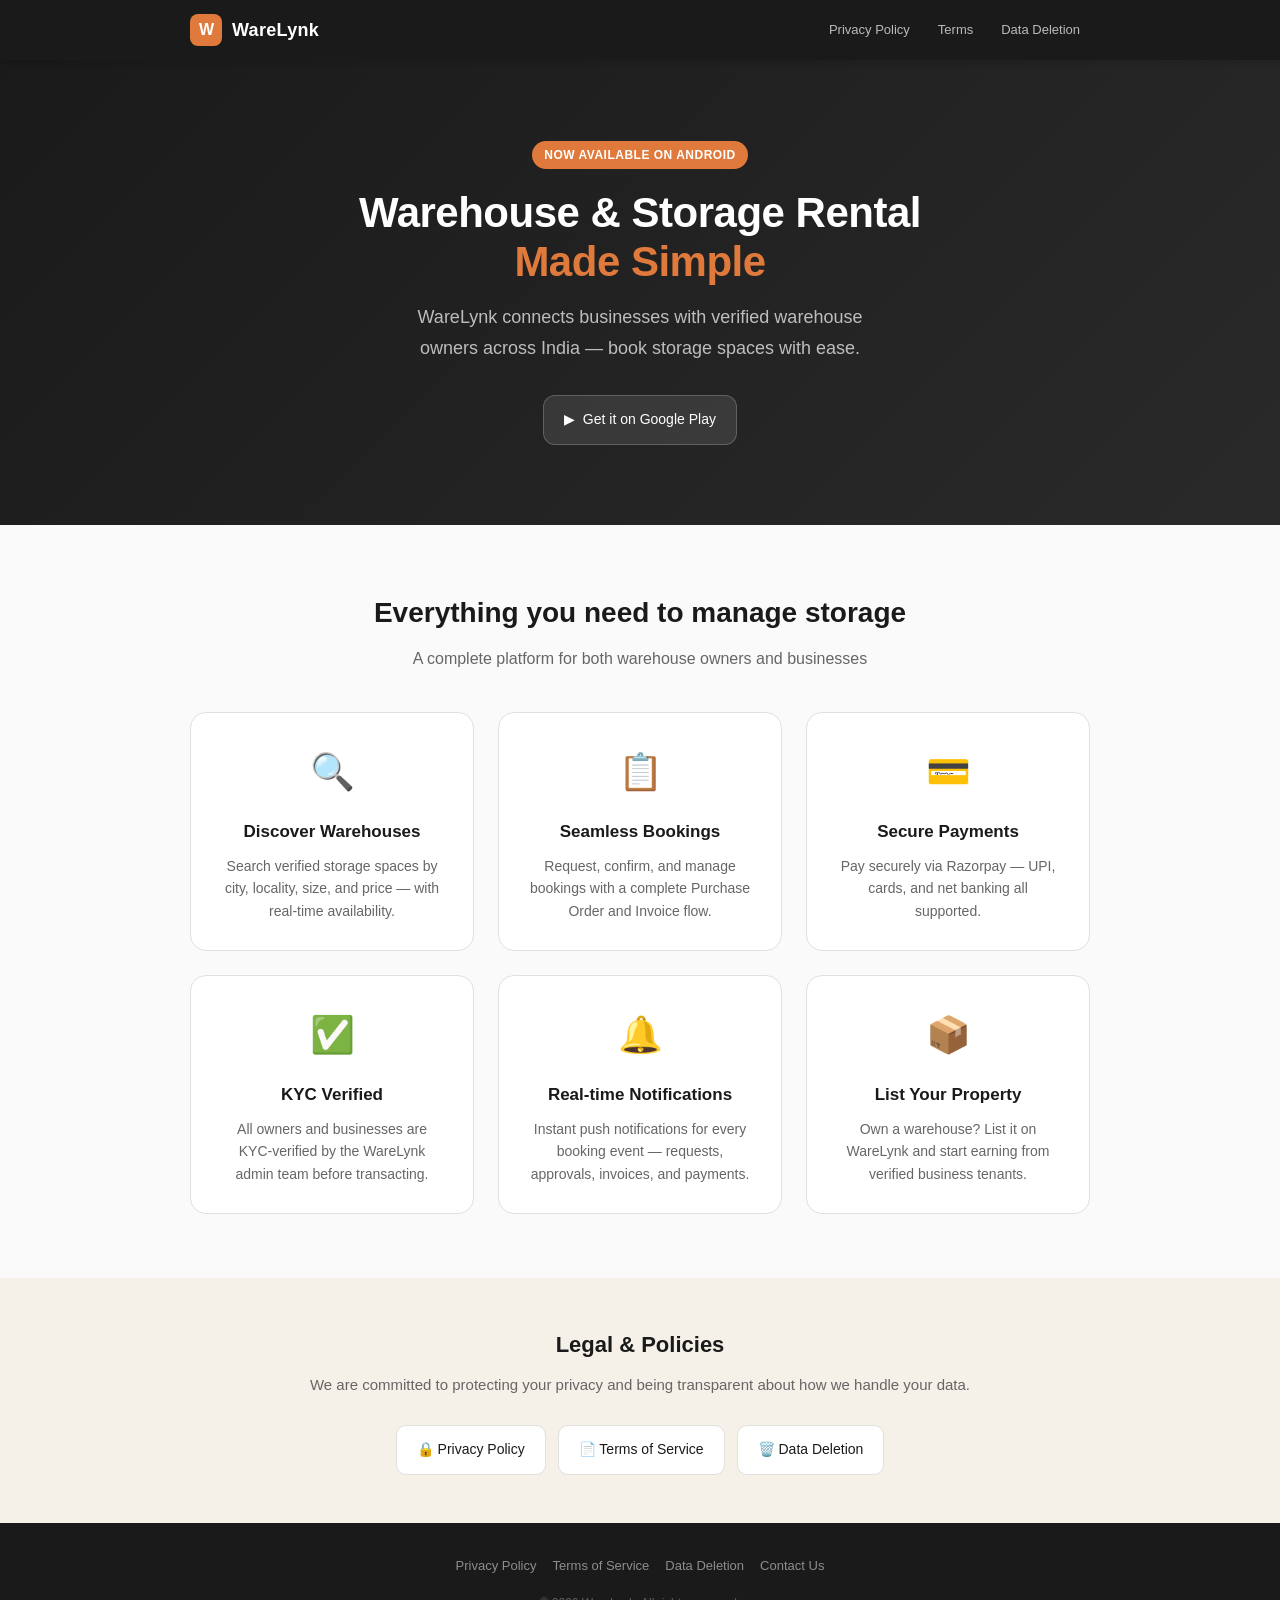
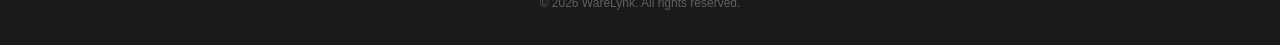
==== index.html @ 1dd10e1e "Initial privacy, deletion and terms and condition html commit" ====
<!DOCTYPE html>
<html lang="en">
<head>
  <meta charset="UTF-8" />
  <meta name="viewport" content="width=device-width, initial-scale=1.0" />
  <title>WareLynk — Warehouse & Storage Rental</title>
  <meta name="description" content="WareLynk connects businesses with warehouse and storage space owners across India. Find, book, and manage storage spaces seamlessly." />
  <link rel="stylesheet" href="style.css" />
</head>
<body>

  <!-- Header -->
  <header>
    <div class="header-inner">
      <a href="index.html" class="logo">
        <div class="logo-icon">W</div>
        <span class="logo-name">WareLynk</span>
      </a>
      <nav>
        <a href="privacy-policy.html">Privacy Policy</a>
        <a href="terms-of-service.html">Terms</a>
        <a href="data-deletion.html">Data Deletion</a>
      </nav>
    </div>
  </header>

  <!-- Hero -->
  <section class="hero">
    <div class="hero-badge">Now Available on Android</div>
    <h1>Warehouse & Storage Rental<br><span>Made Simple</span></h1>
    <p>WareLynk connects businesses with verified warehouse owners across India — book storage spaces with ease.</p>
    <a href="https://play.google.com/store/apps/details?id=com.warelynk.app" class="app-badge">
      ▶&nbsp; Get it on Google Play
    </a>
  </section>

  <!-- Features -->
  <section class="features">
    <h2 class="section-title">Everything you need to manage storage</h2>
    <p class="section-subtitle">A complete platform for both warehouse owners and businesses</p>
    <div class="features-grid">
      <div class="feature-card">
        <div class="feature-icon">🔍</div>
        <h3>Discover Warehouses</h3>
        <p>Search verified storage spaces by city, locality, size, and price — with real-time availability.</p>
      </div>
      <div class="feature-card">
        <div class="feature-icon">📋</div>
        <h3>Seamless Bookings</h3>
        <p>Request, confirm, and manage bookings with a complete Purchase Order and Invoice flow.</p>
      </div>
      <div class="feature-card">
        <div class="feature-icon">💳</div>
        <h3>Secure Payments</h3>
        <p>Pay securely via Razorpay — UPI, cards, and net banking all supported.</p>
      </div>
      <div class="feature-card">
        <div class="feature-icon">✅</div>
        <h3>KYC Verified</h3>
        <p>All owners and businesses are KYC-verified by the WareLynk admin team before transacting.</p>
      </div>
      <div class="feature-card">
        <div class="feature-icon">🔔</div>
        <h3>Real-time Notifications</h3>
        <p>Instant push notifications for every booking event — requests, approvals, invoices, and payments.</p>
      </div>
      <div class="feature-card">
        <div class="feature-icon">📦</div>
        <h3>List Your Property</h3>
        <p>Own a warehouse? List it on WareLynk and start earning from verified business tenants.</p>
      </div>
    </div>
  </section>

  <!-- Legal Links -->
  <section class="legal-links">
    <div class="legal-links-inner">
      <h2>Legal & Policies</h2>
      <p>We are committed to protecting your privacy and being transparent about how we handle your data.</p>
      <div class="legal-links-grid">
        <a href="privacy-policy.html" class="legal-link-btn">🔒 Privacy Policy</a>
        <a href="terms-of-service.html" class="legal-link-btn">📄 Terms of Service</a>
        <a href="data-deletion.html" class="legal-link-btn">🗑️ Data Deletion</a>
      </div>
    </div>
  </section>

  <!-- Footer -->
  <footer>
    <div class="footer-inner">
      <div class="footer-links">
        <a href="privacy-policy.html">Privacy Policy</a>
        <a href="terms-of-service.html">Terms of Service</a>
        <a href="data-deletion.html">Data Deletion</a>
        <a href="mailto:warelynk.official@gmail.com">Contact Us</a>
      </div>
      <p class="footer-copy">&copy; 2026 WareLynk. All rights reserved.</p>
    </div>
  </footer>

</body>
</html>
---- style.css ----
/* WareLynk Website — Shared Styles */

:root {
  --orange: #E07A3C;
  --orange-dark: #c4672d;
  --orange-light: #f9ede4;
  --cream: #F5F0E8;
  --dark: #1a1a1a;
  --text: #333333;
  --text-muted: #666666;
  --border: #e0e0e0;
  --bg: #ffffff;
  --bg-alt: #fafafa;
}

* {
  margin: 0;
  padding: 0;
  box-sizing: border-box;
}

html {
  scroll-behavior: smooth;
}

body {
  font-family: -apple-system, BlinkMacSystemFont, "Segoe UI", Roboto, "Helvetica Neue", Arial, sans-serif;
  color: var(--text);
  background: var(--bg);
  font-size: 16px;
  line-height: 1.7;
}

/* ─── Header ─────────────────────────────────────────── */

header {
  background: var(--dark);
  padding: 0 24px;
  position: sticky;
  top: 0;
  z-index: 100;
  box-shadow: 0 2px 8px rgba(0,0,0,0.15);
}

.header-inner {
  max-width: 900px;
  margin: 0 auto;
  display: flex;
  align-items: center;
  justify-content: space-between;
  height: 60px;
}

.logo {
  display: flex;
  align-items: center;
  gap: 10px;
  text-decoration: none;
}

.logo-icon {
  width: 32px;
  height: 32px;
  background: var(--orange);
  border-radius: 8px;
  display: flex;
  align-items: center;
  justify-content: center;
  font-size: 16px;
  font-weight: 800;
  color: white;
  letter-spacing: -1px;
}

.logo-name {
  font-size: 18px;
  font-weight: 700;
  color: white;
  letter-spacing: 0.3px;
}

nav {
  display: flex;
  gap: 8px;
}

nav a {
  color: rgba(255,255,255,0.7);
  text-decoration: none;
  font-size: 13px;
  padding: 6px 10px;
  border-radius: 6px;
  transition: all 0.2s;
}

nav a:hover {
  color: white;
  background: rgba(255,255,255,0.1);
}

/* ─── Hero (index only) ───────────────────────────────── */

.hero {
  background: linear-gradient(135deg, var(--dark) 0%, #2a2a2a 100%);
  color: white;
  padding: 80px 24px;
  text-align: center;
}

.hero-badge {
  display: inline-block;
  background: var(--orange);
  color: white;
  font-size: 12px;
  font-weight: 600;
  padding: 4px 12px;
  border-radius: 20px;
  letter-spacing: 0.5px;
  text-transform: uppercase;
  margin-bottom: 20px;
}

.hero h1 {
  font-size: 42px;
  font-weight: 800;
  line-height: 1.15;
  margin-bottom: 16px;
  letter-spacing: -0.5px;
}

.hero h1 span {
  color: var(--orange);
}

.hero p {
  font-size: 18px;
  color: rgba(255,255,255,0.7);
  max-width: 500px;
  margin: 0 auto 32px;
}

.app-badge {
  display: inline-flex;
  align-items: center;
  gap: 10px;
  background: rgba(255,255,255,0.1);
  border: 1px solid rgba(255,255,255,0.2);
  padding: 12px 20px;
  border-radius: 12px;
  color: white;
  text-decoration: none;
  font-size: 14px;
  font-weight: 500;
  transition: all 0.2s;
}

.app-badge:hover {
  background: rgba(255,255,255,0.15);
}

/* ─── Features (index only) ──────────────────────────── */

.features {
  padding: 64px 24px;
  background: var(--bg-alt);
}

.section-title {
  text-align: center;
  font-size: 28px;
  font-weight: 700;
  color: var(--dark);
  margin-bottom: 8px;
}

.section-subtitle {
  text-align: center;
  color: var(--text-muted);
  margin-bottom: 40px;
  font-size: 16px;
}

.features-grid {
  max-width: 900px;
  margin: 0 auto;
  display: grid;
  grid-template-columns: repeat(auto-fit, minmax(240px, 1fr));
  gap: 24px;
}

.feature-card {
  background: white;
  padding: 28px;
  border-radius: 16px;
  border: 1px solid var(--border);
  text-align: center;
}

.feature-icon {
  font-size: 36px;
  margin-bottom: 16px;
}

.feature-card h3 {
  font-size: 17px;
  font-weight: 600;
  color: var(--dark);
  margin-bottom: 8px;
}

.feature-card p {
  font-size: 14px;
  color: var(--text-muted);
  line-height: 1.6;
}

/* ─── Legal Links Section (index only) ───────────────── */

.legal-links {
  padding: 48px 24px;
  background: var(--cream);
}

.legal-links-inner {
  max-width: 700px;
  margin: 0 auto;
  text-align: center;
}

.legal-links h2 {
  font-size: 22px;
  font-weight: 700;
  color: var(--dark);
  margin-bottom: 8px;
}

.legal-links p {
  color: var(--text-muted);
  margin-bottom: 28px;
  font-size: 15px;
}

.legal-links-grid {
  display: flex;
  flex-wrap: wrap;
  gap: 12px;
  justify-content: center;
}

.legal-link-btn {
  display: inline-flex;
  align-items: center;
  gap: 8px;
  background: white;
  border: 1px solid var(--border);
  color: var(--dark);
  text-decoration: none;
  padding: 12px 20px;
  border-radius: 10px;
  font-size: 14px;
  font-weight: 500;
  transition: all 0.2s;
}

.legal-link-btn:hover {
  border-color: var(--orange);
  color: var(--orange);
  box-shadow: 0 2px 8px rgba(224, 122, 60, 0.15);
}

/* ─── Legal Page ──────────────────────────────────────── */

.page-hero {
  background: linear-gradient(135deg, var(--dark) 0%, #2a2a2a 100%);
  padding: 48px 24px 40px;
  text-align: center;
}

.page-hero .breadcrumb {
  font-size: 13px;
  color: rgba(255,255,255,0.5);
  margin-bottom: 12px;
}

.page-hero .breadcrumb a {
  color: rgba(255,255,255,0.5);
  text-decoration: none;
}

.page-hero .breadcrumb a:hover {
  color: var(--orange);
}

.page-hero h1 {
  font-size: 32px;
  font-weight: 800;
  color: white;
  margin-bottom: 10px;
}

.page-hero .meta {
  font-size: 13px;
  color: rgba(255,255,255,0.5);
}

.page-hero .meta span {
  display: inline-block;
  background: var(--orange-light);
  color: var(--orange);
  padding: 3px 10px;
  border-radius: 20px;
  font-weight: 600;
  font-size: 12px;
  margin-right: 8px;
}

/* ─── Legal Content ───────────────────────────────────── */

.legal-content {
  max-width: 800px;
  margin: 0 auto;
  padding: 48px 24px 64px;
}

.legal-content h2 {
  font-size: 20px;
  font-weight: 700;
  color: var(--dark);
  margin: 40px 0 14px;
  padding-bottom: 8px;
  border-bottom: 2px solid var(--orange-light);
}

.legal-content h2:first-child {
  margin-top: 0;
}

.legal-content h3 {
  font-size: 16px;
  font-weight: 600;
  color: var(--dark);
  margin: 24px 0 10px;
}

.legal-content p {
  margin-bottom: 14px;
  color: var(--text);
  font-size: 15px;
  line-height: 1.75;
}

.legal-content ul, .legal-content ol {
  margin: 10px 0 16px 24px;
}

.legal-content li {
  margin-bottom: 6px;
  font-size: 15px;
  color: var(--text);
  line-height: 1.6;
}

.legal-content strong {
  color: var(--dark);
  font-weight: 600;
}

.legal-content a {
  color: var(--orange);
  text-decoration: none;
}

.legal-content a:hover {
  text-decoration: underline;
}

/* Table */
.legal-content table {
  width: 100%;
  border-collapse: collapse;
  margin: 16px 0 24px;
  font-size: 14px;
}

.legal-content th {
  background: var(--bg-alt);
  padding: 10px 14px;
  text-align: left;
  font-weight: 600;
  color: var(--dark);
  border: 1px solid var(--border);
}

.legal-content td {
  padding: 10px 14px;
  border: 1px solid var(--border);
  color: var(--text);
  vertical-align: top;
}

.legal-content tr:nth-child(even) td {
  background: var(--bg-alt);
}

/* Contact box */
.contact-box {
  background: var(--orange-light);
  border: 1px solid #f0c4a0;
  border-radius: 12px;
  padding: 24px 28px;
  margin-top: 32px;
}

.contact-box h3 {
  font-size: 16px;
  font-weight: 700;
  color: var(--dark);
  margin-bottom: 12px !important;
}

.contact-box p {
  font-size: 15px;
  margin-bottom: 6px !important;
}

.contact-box a {
  color: var(--orange-dark);
  font-weight: 600;
}

/* Notice box */
.notice-box {
  background: #fff8f0;
  border-left: 4px solid var(--orange);
  padding: 16px 20px;
  border-radius: 0 8px 8px 0;
  margin: 20px 0;
}

.notice-box p {
  margin: 0 !important;
  font-size: 14px;
  color: var(--text-muted);
}

/* ─── Footer ──────────────────────────────────────────── */

footer {
  background: var(--dark);
  color: rgba(255,255,255,0.6);
  padding: 32px 24px;
  text-align: center;
}

.footer-inner {
  max-width: 900px;
  margin: 0 auto;
}

.footer-links {
  display: flex;
  flex-wrap: wrap;
  justify-content: center;
  gap: 6px 16px;
  margin-bottom: 16px;
}

.footer-links a {
  color: rgba(255,255,255,0.5);
  text-decoration: none;
  font-size: 13px;
  transition: color 0.2s;
}

.footer-links a:hover {
  color: var(--orange);
}

.footer-copy {
  font-size: 12px;
  color: rgba(255,255,255,0.3);
}

/* ─── Responsive ──────────────────────────────────────── */

@media (max-width: 600px) {
  .hero h1 { font-size: 28px; }
  .hero p { font-size: 16px; }
  nav { display: none; }
  .page-hero h1 { font-size: 24px; }
  .legal-content { padding: 32px 16px 48px; }
  .legal-content h2 { font-size: 18px; }
}
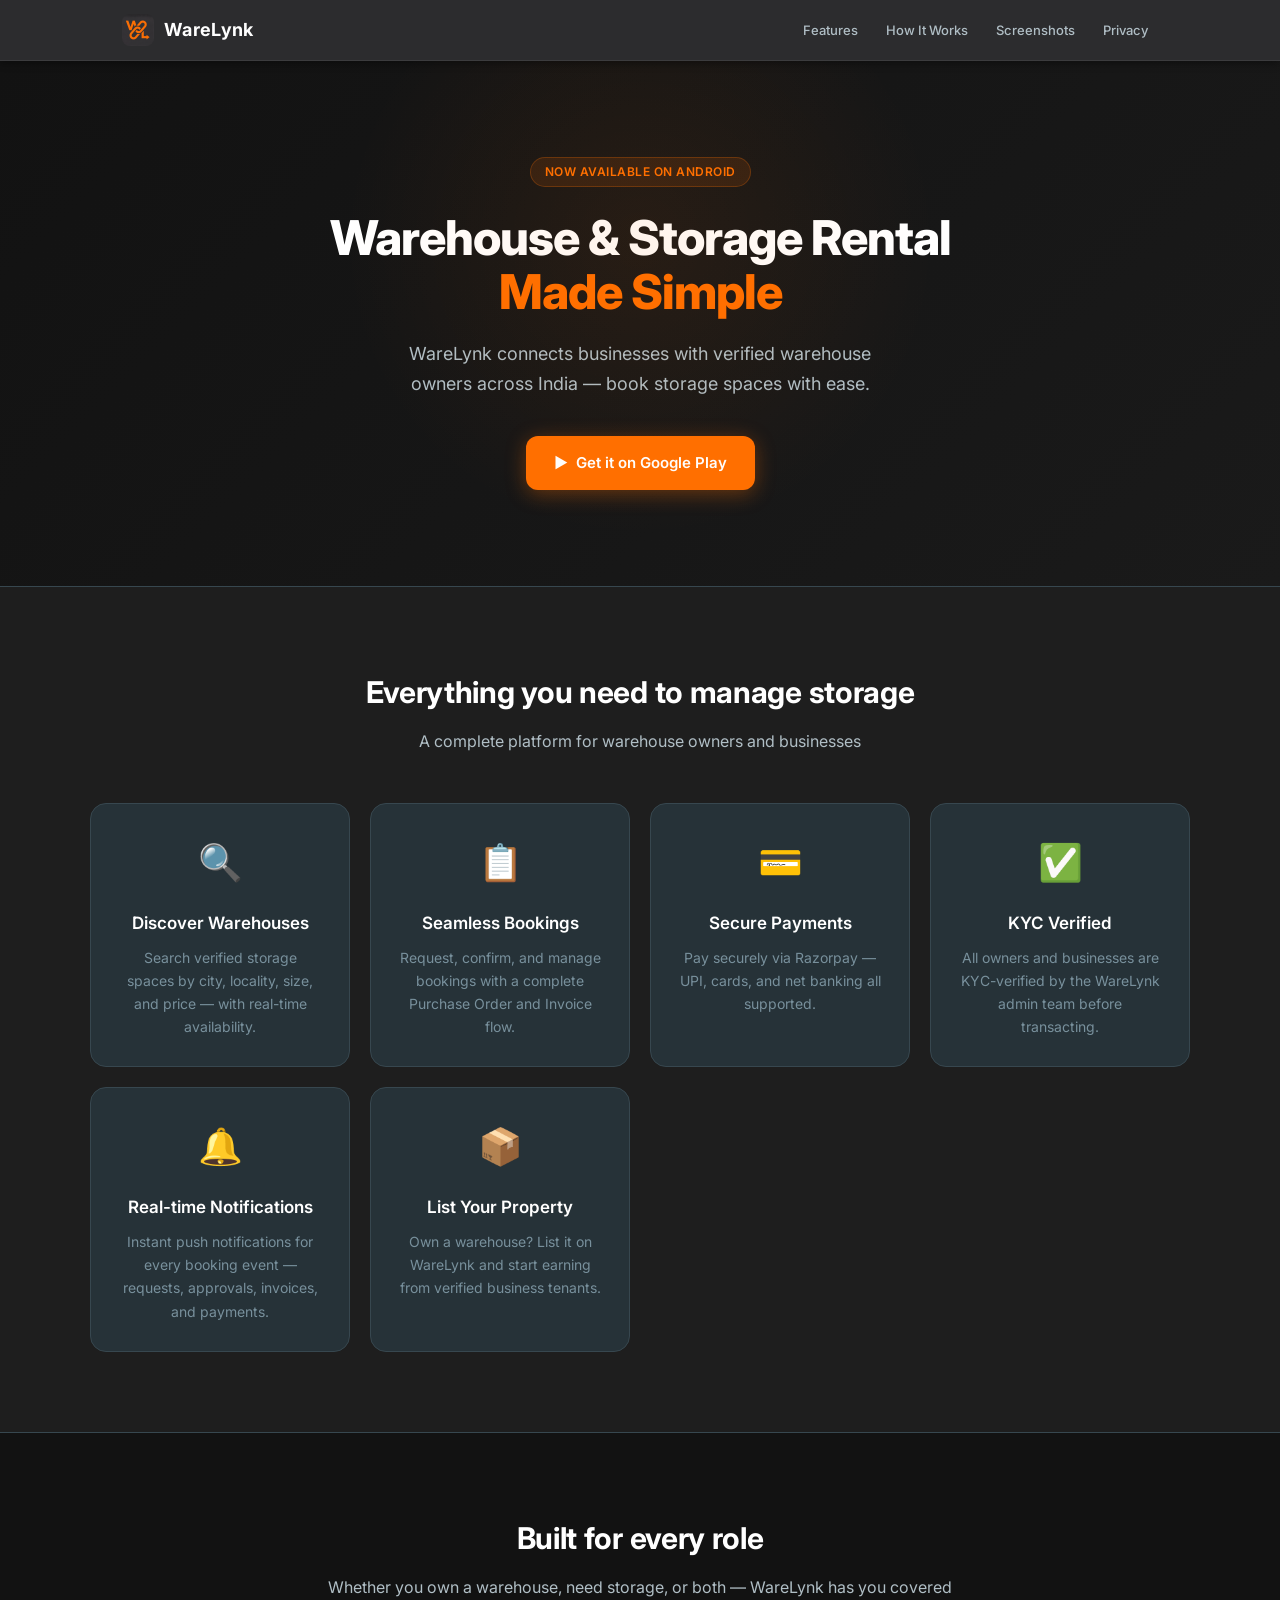
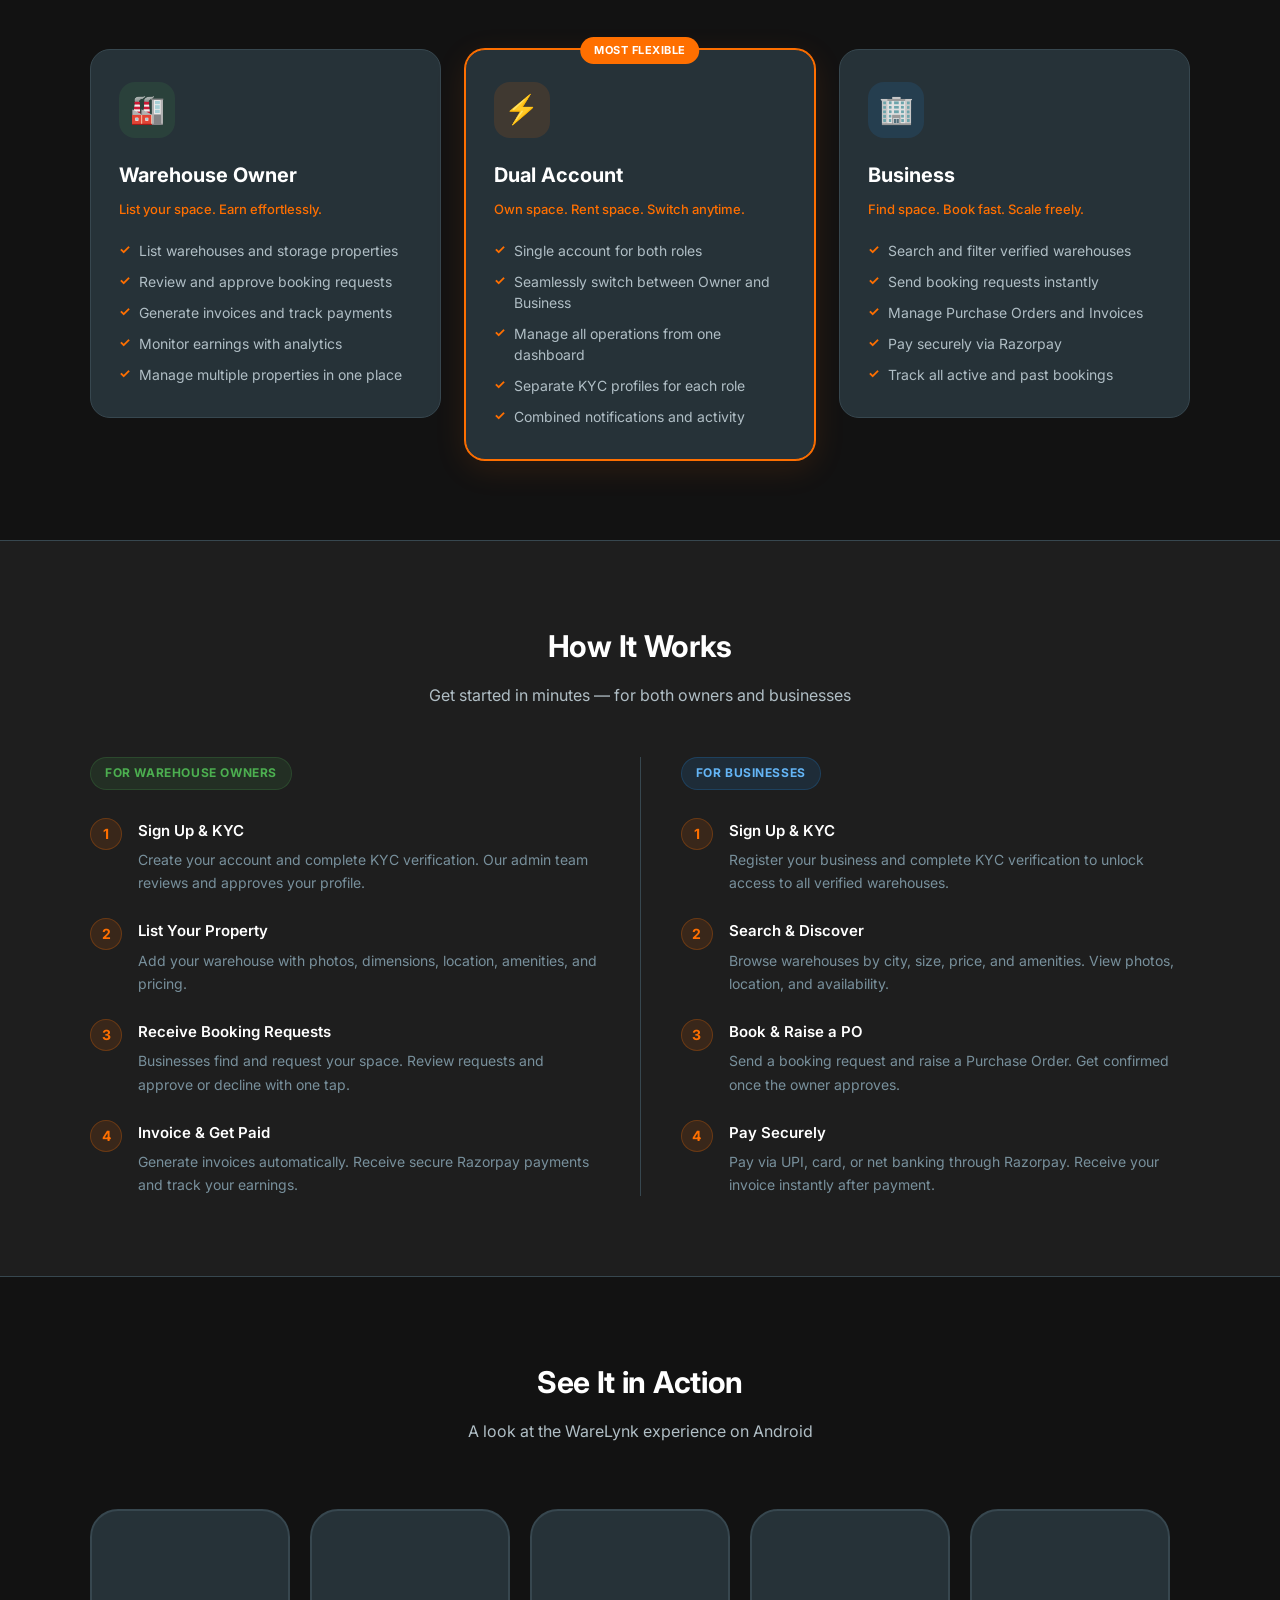
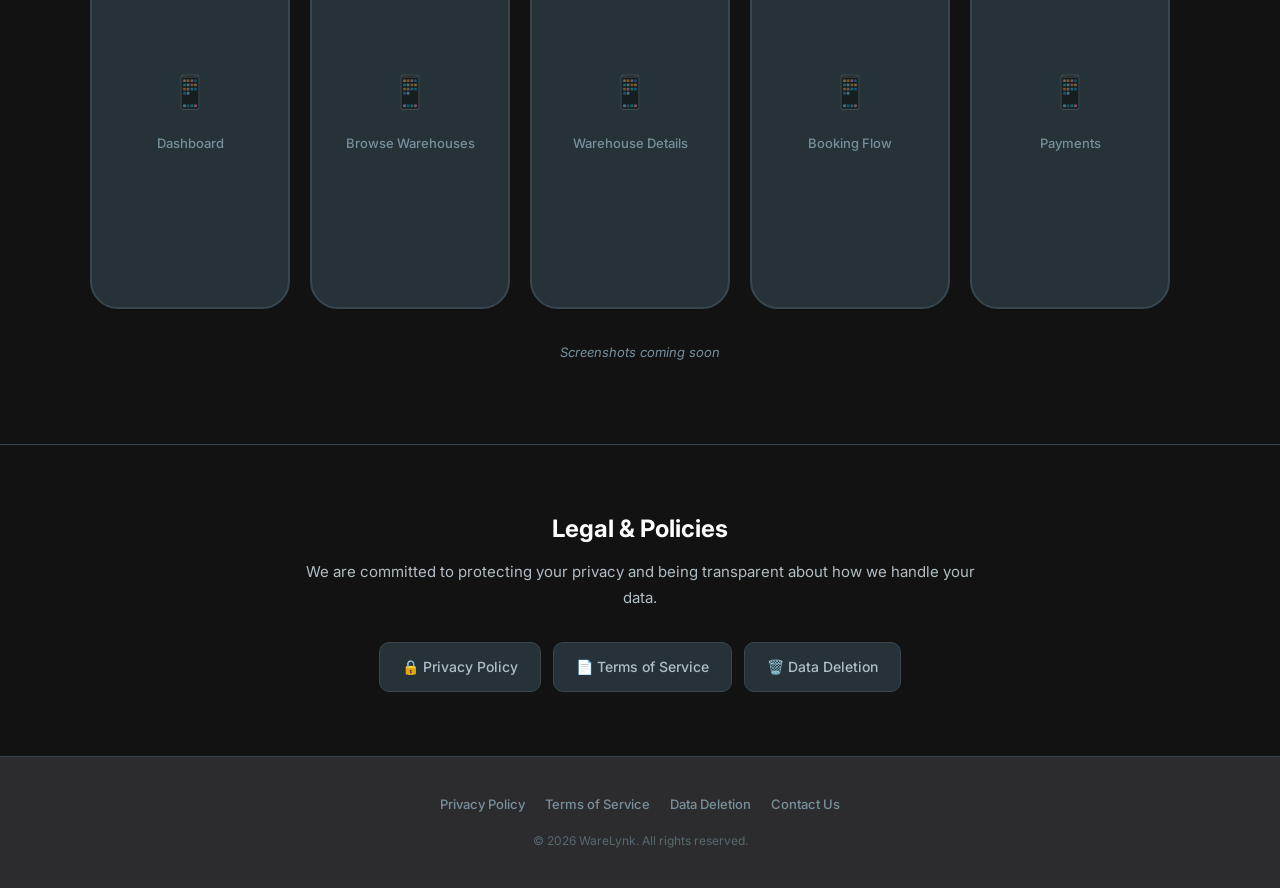
==== commit a08b42bb: "Redesign landing page with dark theme, new sections and responsive layout - Match app theme: dark ba" ====
--- a/index.html
+++ b/index.html
@@ -4,7 +4,29 @@
   <meta charset="UTF-8" />
   <meta name="viewport" content="width=device-width, initial-scale=1.0" />
   <title>WareLynk — Warehouse & Storage Rental</title>
-  <meta name="description" content="WareLynk connects businesses with warehouse and storage space owners across India. Find, book, and manage storage spaces seamlessly." />
+  <meta name="description" content="WareLynk connects businesses with verified warehouse owners across India. Find, book, and manage storage spaces seamlessly." />
+
+  <!-- Favicon -->
+  <link rel="icon" type="image/png" href="icon.png" />
+  <link rel="apple-touch-icon" href="icon.png" />
+
+  <!-- Open Graph (WhatsApp, LinkedIn, Facebook) -->
+  <meta property="og:type" content="website" />
+  <meta property="og:url" content="https://warelynk.com/" />
+  <meta property="og:title" content="WareLynk — Warehouse & Storage Rental Made Simple" />
+  <meta property="og:description" content="WareLynk connects businesses with verified warehouse owners across India. Find, book, and manage storage spaces seamlessly." />
+  <meta property="og:image" content="https://warelynk.com/icon.png" />
+  <meta property="og:site_name" content="WareLynk" />
+
+  <!-- Twitter Card -->
+  <meta name="twitter:card" content="summary" />
+  <meta name="twitter:title" content="WareLynk — Warehouse & Storage Rental Made Simple" />
+  <meta name="twitter:description" content="WareLynk connects businesses with verified warehouse owners across India. Find, book, and manage storage spaces seamlessly." />
+  <meta name="twitter:image" content="https://warelynk.com/icon.png" />
+
+  <link rel="preconnect" href="https://fonts.googleapis.com" />
+  <link rel="preconnect" href="https://fonts.gstatic.com" crossorigin />
+  <link href="https://fonts.googleapis.com/css2?family=Inter:wght@400;500;600;700;800&display=swap" rel="stylesheet" />
   <link rel="stylesheet" href="style.css" />
 </head>
 <body>
@@ -13,14 +35,18 @@
   <header>
     <div class="header-inner">
       <a href="index.html" class="logo">
-        <div class="logo-icon">W</div>
+        <img src="icon.png" alt="WareLynk" class="logo-icon-img" />
         <span class="logo-name">WareLynk</span>
       </a>
-      <nav>
-        <a href="privacy-policy.html">Privacy Policy</a>
-        <a href="terms-of-service.html">Terms</a>
-        <a href="data-deletion.html">Data Deletion</a>
+      <nav id="main-nav">
+        <a href="#features">Features</a>
+        <a href="#how-it-works">How It Works</a>
+        <a href="#screenshots">Screenshots</a>
+        <a href="privacy-policy.html">Privacy</a>
       </nav>
+      <button class="nav-toggle" id="nav-toggle" aria-label="Open menu">
+        <span></span><span></span><span></span>
+      </button>
     </div>
   </header>
 
@@ -35,9 +61,9 @@
   </section>
 
   <!-- Features -->
-  <section class="features">
+  <section class="features" id="features">
     <h2 class="section-title">Everything you need to manage storage</h2>
-    <p class="section-subtitle">A complete platform for both warehouse owners and businesses</p>
+    <p class="section-subtitle">A complete platform for warehouse owners and businesses</p>
     <div class="features-grid">
       <div class="feature-card">
         <div class="feature-icon">🔍</div>
@@ -70,6 +96,174 @@
         <p>Own a warehouse? List it on WareLynk and start earning from verified business tenants.</p>
       </div>
     </div>
+  </section>
+
+  <!-- Who It's For (Roles) -->
+  <section class="roles" id="roles">
+    <h2 class="section-title">Built for every role</h2>
+    <p class="section-subtitle">Whether you own a warehouse, need storage, or both — WareLynk has you covered</p>
+    <div class="roles-grid">
+
+      <div class="role-card">
+        <div class="role-icon-wrap role-owner">🏭</div>
+        <h3>Warehouse Owner</h3>
+        <p class="role-tagline">List your space. Earn effortlessly.</p>
+        <ul class="role-list">
+          <li>List warehouses and storage properties</li>
+          <li>Review and approve booking requests</li>
+          <li>Generate invoices and track payments</li>
+          <li>Monitor earnings with analytics</li>
+          <li>Manage multiple properties in one place</li>
+        </ul>
+      </div>
+
+      <div class="role-card role-card--featured">
+        <div class="role-badge-top">Most Flexible</div>
+        <div class="role-icon-wrap role-dual">⚡</div>
+        <h3>Dual Account</h3>
+        <p class="role-tagline">Own space. Rent space. Switch anytime.</p>
+        <ul class="role-list">
+          <li>Single account for both roles</li>
+          <li>Seamlessly switch between Owner and Business</li>
+          <li>Manage all operations from one dashboard</li>
+          <li>Separate KYC profiles for each role</li>
+          <li>Combined notifications and activity</li>
+        </ul>
+      </div>
+
+      <div class="role-card">
+        <div class="role-icon-wrap role-business">🏢</div>
+        <h3>Business</h3>
+        <p class="role-tagline">Find space. Book fast. Scale freely.</p>
+        <ul class="role-list">
+          <li>Search and filter verified warehouses</li>
+          <li>Send booking requests instantly</li>
+          <li>Manage Purchase Orders and Invoices</li>
+          <li>Pay securely via Razorpay</li>
+          <li>Track all active and past bookings</li>
+        </ul>
+      </div>
+
+    </div>
+  </section>
+
+  <!-- How It Works -->
+  <section class="how-it-works" id="how-it-works">
+    <h2 class="section-title">How It Works</h2>
+    <p class="section-subtitle">Get started in minutes — for both owners and businesses</p>
+
+    <div class="hiw-container">
+
+      <div class="hiw-column">
+        <div class="hiw-role-label hiw-label-owner">For Warehouse Owners</div>
+        <div class="hiw-steps">
+          <div class="hiw-step">
+            <div class="hiw-step-num">1</div>
+            <div class="hiw-step-body">
+              <h4>Sign Up & KYC</h4>
+              <p>Create your account and complete KYC verification. Our admin team reviews and approves your profile.</p>
+            </div>
+          </div>
+          <div class="hiw-step">
+            <div class="hiw-step-num">2</div>
+            <div class="hiw-step-body">
+              <h4>List Your Property</h4>
+              <p>Add your warehouse with photos, dimensions, location, amenities, and pricing.</p>
+            </div>
+          </div>
+          <div class="hiw-step">
+            <div class="hiw-step-num">3</div>
+            <div class="hiw-step-body">
+              <h4>Receive Booking Requests</h4>
+              <p>Businesses find and request your space. Review requests and approve or decline with one tap.</p>
+            </div>
+          </div>
+          <div class="hiw-step">
+            <div class="hiw-step-num">4</div>
+            <div class="hiw-step-body">
+              <h4>Invoice & Get Paid</h4>
+              <p>Generate invoices automatically. Receive secure Razorpay payments and track your earnings.</p>
+            </div>
+          </div>
+        </div>
+      </div>
+
+      <div class="hiw-divider"></div>
+
+      <div class="hiw-column">
+        <div class="hiw-role-label hiw-label-business">For Businesses</div>
+        <div class="hiw-steps">
+          <div class="hiw-step">
+            <div class="hiw-step-num">1</div>
+            <div class="hiw-step-body">
+              <h4>Sign Up & KYC</h4>
+              <p>Register your business and complete KYC verification to unlock access to all verified warehouses.</p>
+            </div>
+          </div>
+          <div class="hiw-step">
+            <div class="hiw-step-num">2</div>
+            <div class="hiw-step-body">
+              <h4>Search & Discover</h4>
+              <p>Browse warehouses by city, size, price, and amenities. View photos, location, and availability.</p>
+            </div>
+          </div>
+          <div class="hiw-step">
+            <div class="hiw-step-num">3</div>
+            <div class="hiw-step-body">
+              <h4>Book & Raise a PO</h4>
+              <p>Send a booking request and raise a Purchase Order. Get confirmed once the owner approves.</p>
+            </div>
+          </div>
+          <div class="hiw-step">
+            <div class="hiw-step-num">4</div>
+            <div class="hiw-step-body">
+              <h4>Pay Securely</h4>
+              <p>Pay via UPI, card, or net banking through Razorpay. Receive your invoice instantly after payment.</p>
+            </div>
+          </div>
+        </div>
+      </div>
+
+    </div>
+  </section>
+
+  <!-- App Screenshots -->
+  <section class="screenshots" id="screenshots">
+    <h2 class="section-title">See It in Action</h2>
+    <p class="section-subtitle">A look at the WareLynk experience on Android</p>
+    <div class="screenshots-scroll">
+      <div class="screenshot-frame">
+        <div class="screenshot-placeholder">
+          <span class="screenshot-placeholder-icon">📱</span>
+          <span>Dashboard</span>
+        </div>
+      </div>
+      <div class="screenshot-frame">
+        <div class="screenshot-placeholder">
+          <span class="screenshot-placeholder-icon">📱</span>
+          <span>Browse Warehouses</span>
+        </div>
+      </div>
+      <div class="screenshot-frame">
+        <div class="screenshot-placeholder">
+          <span class="screenshot-placeholder-icon">📱</span>
+          <span>Warehouse Details</span>
+        </div>
+      </div>
+      <div class="screenshot-frame">
+        <div class="screenshot-placeholder">
+          <span class="screenshot-placeholder-icon">📱</span>
+          <span>Booking Flow</span>
+        </div>
+      </div>
+      <div class="screenshot-frame">
+        <div class="screenshot-placeholder">
+          <span class="screenshot-placeholder-icon">📱</span>
+          <span>Payments</span>
+        </div>
+      </div>
+    </div>
+    <p class="screenshots-note">Screenshots coming soon</p>
   </section>
 
   <!-- Legal Links -->
@@ -98,5 +292,19 @@
     </div>
   </footer>
 
+  <script>
+    var t = document.getElementById('nav-toggle');
+    var n = document.getElementById('main-nav');
+    t.addEventListener('click', function() {
+      n.classList.toggle('nav-open');
+      t.classList.toggle('open');
+    });
+    n.querySelectorAll('a').forEach(function(a) {
+      a.addEventListener('click', function() {
+        n.classList.remove('nav-open');
+        t.classList.remove('open');
+      });
+    });
+  </script>
 </body>
 </html>
--- a/style.css
+++ b/style.css
@@ -1,16 +1,26 @@
 /* WareLynk Website — Shared Styles */
+/* Theme: Dark background (#121212) + Orange accent (#ff6f00) — matches the app */
+
+@import url('https://fonts.googleapis.com/css2?family=Inter:wght@400;500;600;700;800&display=swap');
 
 :root {
-  --orange: #E07A3C;
-  --orange-dark: #c4672d;
-  --orange-light: #f9ede4;
-  --cream: #F5F0E8;
-  --dark: #1a1a1a;
-  --text: #333333;
-  --text-muted: #666666;
-  --border: #e0e0e0;
-  --bg: #ffffff;
-  --bg-alt: #fafafa;
+  --orange: #ff6f00;
+  --orange-dark: #e65100;
+  --orange-light: rgba(255, 111, 0, 0.12);
+  --dark: #2C2C2E;
+  --bg: #121212;
+  --bg-alt: #1e1e1e;
+  --surface: #263238;
+  --surface-light: #37474f;
+  --text: #ffffff;
+  --text-secondary: #b0bec5;
+  --text-muted: #78909c;
+  --border: #37474f;
+  --border-light: #455a64;
+
+  /* Single source of truth for all content widths */
+  --content-max: 1100px;
+  --section-pad-x: 40px;
 }
 
 * {
@@ -24,7 +34,7 @@
 }
 
 body {
-  font-family: -apple-system, BlinkMacSystemFont, "Segoe UI", Roboto, "Helvetica Neue", Arial, sans-serif;
+  font-family: 'Inter', -apple-system, BlinkMacSystemFont, "Segoe UI", Roboto, sans-serif;
   color: var(--text);
   background: var(--bg);
   font-size: 16px;
@@ -35,16 +45,19 @@
 
 header {
   background: var(--dark);
-  padding: 0 24px;
+  padding: 0;
   position: sticky;
   top: 0;
   z-index: 100;
-  box-shadow: 0 2px 8px rgba(0,0,0,0.15);
+  box-shadow: 0 2px 8px rgba(0,0,0,0.4);
+  border-bottom: 1px solid #3C3C3E;
 }
 
 .header-inner {
-  max-width: 900px;
+  max-width: var(--content-max);
+  width: 100%;
   margin: 0 auto;
+  padding: 0 var(--section-pad-x);
   display: flex;
   align-items: center;
   justify-content: space-between;
@@ -58,74 +71,115 @@
   text-decoration: none;
 }
 
-.logo-icon {
+.logo-icon-img {
   width: 32px;
   height: 32px;
-  background: var(--orange);
   border-radius: 8px;
-  display: flex;
-  align-items: center;
-  justify-content: center;
-  font-size: 16px;
-  font-weight: 800;
-  color: white;
-  letter-spacing: -1px;
+  object-fit: cover;
+  display: block;
 }
 
 .logo-name {
   font-size: 18px;
   font-weight: 700;
-  color: white;
+  color: var(--text);
   letter-spacing: 0.3px;
 }
 
+/* Hamburger button — hidden on desktop, shown on mobile */
+.nav-toggle {
+  display: none;
+  flex-direction: column;
+  justify-content: center;
+  gap: 5px;
+  background: none;
+  border: none;
+  cursor: pointer;
+  padding: 4px;
+  width: 36px;
+  height: 36px;
+  flex-shrink: 0;
+}
+
+.nav-toggle span {
+  display: block;
+  width: 22px;
+  height: 2px;
+  background: var(--text-secondary);
+  border-radius: 2px;
+  transition: all 0.25s ease;
+  transform-origin: center;
+}
+
+.nav-toggle.open span:nth-child(1) { transform: translateY(7px) rotate(45deg); }
+.nav-toggle.open span:nth-child(2) { opacity: 0; transform: scaleX(0); }
+.nav-toggle.open span:nth-child(3) { transform: translateY(-7px) rotate(-45deg); }
+
 nav {
   display: flex;
   gap: 8px;
 }
 
 nav a {
-  color: rgba(255,255,255,0.7);
+  color: var(--text-secondary);
   text-decoration: none;
   font-size: 13px;
+  font-weight: 500;
   padding: 6px 10px;
   border-radius: 6px;
   transition: all 0.2s;
 }
 
 nav a:hover {
-  color: white;
-  background: rgba(255,255,255,0.1);
+  color: var(--text);
+  background: rgba(255,255,255,0.08);
 }
 
 /* ─── Hero (index only) ───────────────────────────────── */
 
 .hero {
-  background: linear-gradient(135deg, var(--dark) 0%, #2a2a2a 100%);
-  color: white;
-  padding: 80px 24px;
+  background: linear-gradient(135deg, var(--bg) 0%, #1a1a1a 100%);
+  color: var(--text);
+  padding: 96px 24px;
   text-align: center;
+  border-bottom: 1px solid var(--border);
+  position: relative;
+  overflow: hidden;
+}
+
+.hero::before {
+  content: '';
+  position: absolute;
+  top: -120px;
+  left: 50%;
+  transform: translateX(-50%);
+  width: 600px;
+  height: 600px;
+  background: radial-gradient(circle, rgba(255, 111, 0, 0.08) 0%, transparent 70%);
+  pointer-events: none;
 }
 
 .hero-badge {
   display: inline-block;
-  background: var(--orange);
-  color: white;
+  background: var(--orange-light);
+  color: var(--orange);
   font-size: 12px;
   font-weight: 600;
-  padding: 4px 12px;
+  padding: 4px 14px;
   border-radius: 20px;
   letter-spacing: 0.5px;
   text-transform: uppercase;
+  margin-bottom: 24px;
+  border: 1px solid rgba(255, 111, 0, 0.25);
+}
+
+.hero h1 {
+  font-size: 48px;
+  font-weight: 800;
+  line-height: 1.12;
   margin-bottom: 20px;
-}
-
-.hero h1 {
-  font-size: 42px;
-  font-weight: 800;
-  line-height: 1.15;
-  margin-bottom: 16px;
-  letter-spacing: -0.5px;
+  letter-spacing: -1px;
+  color: var(--text);
 }
 
 .hero h1 span {
@@ -134,66 +188,76 @@
 
 .hero p {
   font-size: 18px;
-  color: rgba(255,255,255,0.7);
+  color: var(--text-secondary);
   max-width: 500px;
-  margin: 0 auto 32px;
+  margin: 0 auto 36px;
+  font-weight: 400;
 }
 
 .app-badge {
   display: inline-flex;
   align-items: center;
   gap: 10px;
-  background: rgba(255,255,255,0.1);
-  border: 1px solid rgba(255,255,255,0.2);
-  padding: 12px 20px;
+  background: var(--orange);
+  padding: 14px 28px;
   border-radius: 12px;
   color: white;
   text-decoration: none;
-  font-size: 14px;
-  font-weight: 500;
+  font-size: 15px;
+  font-weight: 600;
   transition: all 0.2s;
+  box-shadow: 0 4px 20px rgba(255, 111, 0, 0.35);
 }
 
 .app-badge:hover {
-  background: rgba(255,255,255,0.15);
+  background: var(--orange-dark);
+  box-shadow: 0 6px 24px rgba(255, 111, 0, 0.45);
+  transform: translateY(-1px);
 }
 
 /* ─── Features (index only) ──────────────────────────── */
 
 .features {
-  padding: 64px 24px;
+  padding: 80px var(--section-pad-x);
   background: var(--bg-alt);
 }
 
 .section-title {
   text-align: center;
-  font-size: 28px;
+  font-size: 30px;
   font-weight: 700;
-  color: var(--dark);
-  margin-bottom: 8px;
+  color: var(--text);
+  margin-bottom: 10px;
+  letter-spacing: -0.3px;
 }
 
 .section-subtitle {
   text-align: center;
-  color: var(--text-muted);
-  margin-bottom: 40px;
+  color: var(--text-secondary);
+  margin-bottom: 48px;
   font-size: 16px;
 }
 
 .features-grid {
-  max-width: 900px;
+  max-width: var(--content-max);
   margin: 0 auto;
   display: grid;
   grid-template-columns: repeat(auto-fit, minmax(240px, 1fr));
-  gap: 24px;
+  gap: 20px;
 }
 
 .feature-card {
-  background: white;
+  background: var(--surface);
   padding: 28px;
   border-radius: 16px;
   border: 1px solid var(--border);
   text-align: center;
+  transition: border-color 0.2s, transform 0.2s;
+}
+
+.feature-card:hover {
+  border-color: var(--orange);
+  transform: translateY(-2px);
 }
 
 .feature-icon {
@@ -204,39 +268,322 @@
 .feature-card h3 {
   font-size: 17px;
   font-weight: 600;
-  color: var(--dark);
+  color: var(--text);
   margin-bottom: 8px;
 }
 
 .feature-card p {
   font-size: 14px;
   color: var(--text-muted);
-  line-height: 1.6;
+  line-height: 1.65;
+}
+
+/* ─── Roles Section ──────────────────────────────────── */
+
+.roles {
+  padding: 80px var(--section-pad-x);
+  background: var(--bg);
+  border-top: 1px solid var(--border);
+}
+
+.roles-grid {
+  max-width: var(--content-max);
+  margin: 0 auto;
+  display: grid;
+  grid-template-columns: repeat(auto-fit, minmax(260px, 1fr));
+  gap: 24px;
+  align-items: start;
+}
+
+.role-card {
+  background: var(--surface);
+  border: 1px solid var(--border);
+  border-radius: 20px;
+  padding: 32px 28px;
+  position: relative;
+  transition: border-color 0.2s, transform 0.2s;
+}
+
+.role-card:hover {
+  border-color: var(--border-light);
+  transform: translateY(-2px);
+}
+
+.role-card--featured {
+  border-color: var(--orange);
+  box-shadow: 0 0 0 1px var(--orange), 0 8px 32px rgba(255, 111, 0, 0.12);
+}
+
+.role-card--featured:hover {
+  border-color: var(--orange);
+  transform: translateY(-2px);
+}
+
+.role-badge-top {
+  position: absolute;
+  top: -13px;
+  left: 50%;
+  transform: translateX(-50%);
+  background: var(--orange);
+  color: white;
+  font-size: 11px;
+  font-weight: 700;
+  letter-spacing: 0.5px;
+  text-transform: uppercase;
+  padding: 4px 14px;
+  border-radius: 20px;
+  white-space: nowrap;
+}
+
+.role-icon-wrap {
+  width: 56px;
+  height: 56px;
+  border-radius: 16px;
+  display: flex;
+  align-items: center;
+  justify-content: center;
+  font-size: 28px;
+  margin-bottom: 20px;
+}
+
+.role-owner  { background: rgba(76, 175, 80, 0.12); }
+.role-business { background: rgba(33, 150, 243, 0.12); }
+.role-dual   { background: var(--orange-light); }
+
+.role-card h3 {
+  font-size: 20px;
+  font-weight: 700;
+  color: var(--text);
+  margin-bottom: 6px;
+}
+
+.role-tagline {
+  font-size: 13px;
+  color: var(--orange);
+  font-weight: 500;
+  margin-bottom: 20px !important;
+}
+
+.role-list {
+  list-style: none;
+  padding: 0;
+  margin: 0;
+  display: flex;
+  flex-direction: column;
+  gap: 10px;
+}
+
+.role-list li {
+  font-size: 14px;
+  color: var(--text-secondary);
+  padding-left: 20px;
+  position: relative;
+  line-height: 1.5;
+}
+
+.role-list li::before {
+  content: '✓';
+  position: absolute;
+  left: 0;
+  color: var(--orange);
+  font-weight: 700;
+  font-size: 13px;
+}
+
+/* ─── How It Works ────────────────────────────────────── */
+
+.how-it-works {
+  padding: 80px var(--section-pad-x);
+  background: var(--bg-alt);
+  border-top: 1px solid var(--border);
+}
+
+.hiw-container {
+  max-width: var(--content-max);
+  margin: 0 auto;
+  display: grid;
+  grid-template-columns: 1fr 1px 1fr;
+  gap: 0 40px;
+  align-items: start;
+}
+
+.hiw-divider {
+  background: var(--border);
+  width: 1px;
+  height: 100%;
+  min-height: 320px;
+}
+
+.hiw-role-label {
+  display: inline-block;
+  font-size: 12px;
+  font-weight: 700;
+  letter-spacing: 0.6px;
+  text-transform: uppercase;
+  padding: 5px 14px;
+  border-radius: 20px;
+  margin-bottom: 28px;
+}
+
+.hiw-label-owner {
+  background: rgba(76, 175, 80, 0.12);
+  color: #4caf50;
+  border: 1px solid rgba(76, 175, 80, 0.2);
+}
+
+.hiw-label-business {
+  background: rgba(33, 150, 243, 0.12);
+  color: #64b5f6;
+  border: 1px solid rgba(33, 150, 243, 0.2);
+}
+
+.hiw-steps {
+  display: flex;
+  flex-direction: column;
+  gap: 24px;
+}
+
+.hiw-step {
+  display: flex;
+  gap: 16px;
+  align-items: flex-start;
+}
+
+.hiw-step-num {
+  flex-shrink: 0;
+  width: 32px;
+  height: 32px;
+  border-radius: 50%;
+  background: var(--orange-light);
+  border: 1px solid rgba(255, 111, 0, 0.25);
+  color: var(--orange);
+  font-size: 14px;
+  font-weight: 700;
+  display: flex;
+  align-items: center;
+  justify-content: center;
+}
+
+.hiw-step-body h4 {
+  font-size: 15px;
+  font-weight: 600;
+  color: var(--text);
+  margin-bottom: 5px;
+}
+
+.hiw-step-body p {
+  font-size: 14px;
+  color: var(--text-muted);
+  line-height: 1.65;
+}
+
+/* ─── Screenshots ─────────────────────────────────────── */
+
+.screenshots {
+  padding: 80px var(--section-pad-x);
+  background: var(--bg);
+  border-top: 1px solid var(--border);
+  overflow: hidden;
+}
+
+.screenshots-scroll {
+  display: flex;
+  gap: 20px;
+  overflow-x: auto;
+  padding: 16px 0 24px;
+  max-width: var(--content-max);
+  margin: 0 auto;
+  scrollbar-width: thin;
+  scrollbar-color: var(--border) transparent;
+  -webkit-overflow-scrolling: touch;
+}
+
+.screenshots-scroll::-webkit-scrollbar {
+  height: 4px;
+}
+
+.screenshots-scroll::-webkit-scrollbar-track {
+  background: transparent;
+}
+
+.screenshots-scroll::-webkit-scrollbar-thumb {
+  background: var(--border);
+  border-radius: 4px;
+}
+
+.screenshot-frame {
+  flex-shrink: 0;
+  width: 200px;
+  height: 400px;
+  border-radius: 28px;
+  border: 2px solid var(--border);
+  overflow: hidden;
+  background: var(--surface);
+  transition: border-color 0.2s, transform 0.2s;
+}
+
+.screenshot-frame img {
+  width: 100%;
+  height: 100%;
+  object-fit: cover;
+  display: block;
+}
+
+.screenshot-frame:hover {
+  border-color: var(--orange);
+  transform: translateY(-4px);
+}
+
+.screenshot-placeholder {
+  width: 100%;
+  height: 100%;
+  display: flex;
+  flex-direction: column;
+  align-items: center;
+  justify-content: center;
+  gap: 12px;
+  color: var(--text-muted);
+  font-size: 13px;
+  font-weight: 500;
+}
+
+.screenshot-placeholder-icon {
+  font-size: 32px;
+  opacity: 0.4;
+}
+
+.screenshots-note {
+  text-align: center;
+  font-size: 13px;
+  color: var(--text-muted);
+  margin-top: 8px;
+  font-style: italic;
 }
 
 /* ─── Legal Links Section (index only) ───────────────── */
 
 .legal-links {
-  padding: 48px 24px;
-  background: var(--cream);
+  padding: 64px var(--section-pad-x);
+  background: var(--bg);
+  border-top: 1px solid var(--border);
 }
 
 .legal-links-inner {
-  max-width: 700px;
+  max-width: 680px;
   margin: 0 auto;
   text-align: center;
 }
 
 .legal-links h2 {
-  font-size: 22px;
+  font-size: 24px;
   font-weight: 700;
-  color: var(--dark);
-  margin-bottom: 8px;
+  color: var(--text);
+  margin-bottom: 10px;
 }
 
 .legal-links p {
-  color: var(--text-muted);
-  margin-bottom: 28px;
+  color: var(--text-secondary);
+  margin-bottom: 32px;
   font-size: 15px;
 }
 
@@ -251,11 +598,11 @@
   display: inline-flex;
   align-items: center;
   gap: 8px;
-  background: white;
+  background: var(--surface);
   border: 1px solid var(--border);
-  color: var(--dark);
+  color: var(--text-secondary);
   text-decoration: none;
-  padding: 12px 20px;
+  padding: 12px 22px;
   border-radius: 10px;
   font-size: 14px;
   font-weight: 500;
@@ -265,25 +612,26 @@
 .legal-link-btn:hover {
   border-color: var(--orange);
   color: var(--orange);
-  box-shadow: 0 2px 8px rgba(224, 122, 60, 0.15);
+  background: var(--orange-light);
 }
 
 /* ─── Legal Page ──────────────────────────────────────── */
 
 .page-hero {
-  background: linear-gradient(135deg, var(--dark) 0%, #2a2a2a 100%);
-  padding: 48px 24px 40px;
+  background: var(--dark);
+  padding: 56px 24px 44px;
   text-align: center;
+  border-bottom: 1px solid var(--border);
 }
 
 .page-hero .breadcrumb {
   font-size: 13px;
-  color: rgba(255,255,255,0.5);
+  color: var(--text-muted);
   margin-bottom: 12px;
 }
 
 .page-hero .breadcrumb a {
-  color: rgba(255,255,255,0.5);
+  color: var(--text-muted);
   text-decoration: none;
 }
 
@@ -294,13 +642,14 @@
 .page-hero h1 {
   font-size: 32px;
   font-weight: 800;
-  color: white;
+  color: var(--text);
   margin-bottom: 10px;
+  letter-spacing: -0.5px;
 }
 
 .page-hero .meta {
   font-size: 13px;
-  color: rgba(255,255,255,0.5);
+  color: var(--text-muted);
 }
 
 .page-hero .meta span {
@@ -312,6 +661,7 @@
   font-weight: 600;
   font-size: 12px;
   margin-right: 8px;
+  border: 1px solid rgba(255, 111, 0, 0.2);
 }
 
 /* ─── Legal Content ───────────────────────────────────── */
@@ -325,10 +675,10 @@
 .legal-content h2 {
   font-size: 20px;
   font-weight: 700;
-  color: var(--dark);
+  color: var(--text);
   margin: 40px 0 14px;
-  padding-bottom: 8px;
-  border-bottom: 2px solid var(--orange-light);
+  padding-bottom: 10px;
+  border-bottom: 1px solid var(--border);
 }
 
 .legal-content h2:first-child {
@@ -338,15 +688,15 @@
 .legal-content h3 {
   font-size: 16px;
   font-weight: 600;
-  color: var(--dark);
+  color: var(--text);
   margin: 24px 0 10px;
 }
 
 .legal-content p {
   margin-bottom: 14px;
-  color: var(--text);
+  color: var(--text-secondary);
   font-size: 15px;
-  line-height: 1.75;
+  line-height: 1.8;
 }
 
 .legal-content ul, .legal-content ol {
@@ -356,12 +706,12 @@
 .legal-content li {
   margin-bottom: 6px;
   font-size: 15px;
-  color: var(--text);
-  line-height: 1.6;
+  color: var(--text-secondary);
+  line-height: 1.65;
 }
 
 .legal-content strong {
-  color: var(--dark);
+  color: var(--text);
   font-weight: 600;
 }
 
@@ -383,18 +733,18 @@
 }
 
 .legal-content th {
-  background: var(--bg-alt);
+  background: var(--surface);
   padding: 10px 14px;
   text-align: left;
   font-weight: 600;
-  color: var(--dark);
+  color: var(--text);
   border: 1px solid var(--border);
 }
 
 .legal-content td {
   padding: 10px 14px;
   border: 1px solid var(--border);
-  color: var(--text);
+  color: var(--text-secondary);
   vertical-align: top;
 }
 
@@ -405,7 +755,7 @@
 /* Contact box */
 .contact-box {
   background: var(--orange-light);
-  border: 1px solid #f0c4a0;
+  border: 1px solid rgba(255, 111, 0, 0.25);
   border-radius: 12px;
   padding: 24px 28px;
   margin-top: 32px;
@@ -414,23 +764,24 @@
 .contact-box h3 {
   font-size: 16px;
   font-weight: 700;
-  color: var(--dark);
+  color: var(--text);
   margin-bottom: 12px !important;
 }
 
 .contact-box p {
   font-size: 15px;
   margin-bottom: 6px !important;
+  color: var(--text-secondary);
 }
 
 .contact-box a {
-  color: var(--orange-dark);
+  color: var(--orange);
   font-weight: 600;
 }
 
 /* Notice box */
 .notice-box {
-  background: #fff8f0;
+  background: rgba(255, 111, 0, 0.06);
   border-left: 4px solid var(--orange);
   padding: 16px 20px;
   border-radius: 0 8px 8px 0;
@@ -447,13 +798,14 @@
 
 footer {
   background: var(--dark);
-  color: rgba(255,255,255,0.6);
-  padding: 32px 24px;
+  color: var(--text-muted);
+  padding: 36px 24px;
   text-align: center;
+  border-top: 1px solid var(--border);
 }
 
 .footer-inner {
-  max-width: 900px;
+  max-width: var(--content-max);
   margin: 0 auto;
 }
 
@@ -461,14 +813,15 @@
   display: flex;
   flex-wrap: wrap;
   justify-content: center;
-  gap: 6px 16px;
+  gap: 6px 20px;
   margin-bottom: 16px;
 }
 
 .footer-links a {
-  color: rgba(255,255,255,0.5);
+  color: var(--text-muted);
   text-decoration: none;
   font-size: 13px;
+  font-weight: 500;
   transition: color 0.2s;
 }
 
@@ -478,16 +831,128 @@
 
 .footer-copy {
   font-size: 12px;
-  color: rgba(255,255,255,0.3);
+  color: var(--text-muted);
+  opacity: 0.6;
 }
 
 /* ─── Responsive ──────────────────────────────────────── */
 
+/* ── Large screens: tighten section padding slightly ── */
+@media (max-width: 1280px) {
+  :root { --section-pad-x: 32px; }
+}
+
+/* ── Tablet (1024px) ─────────────────────────────────── */
+@media (max-width: 1024px) {
+  :root { --section-pad-x: 28px; }
+
+  .hero { padding: 80px var(--section-pad-x); }
+  .hero h1 { font-size: 40px; }
+  .hero p { font-size: 17px; }
+
+  .section-title { font-size: 26px; }
+
+  .features-grid {
+    grid-template-columns: repeat(auto-fit, minmax(200px, 1fr));
+  }
+
+  .roles-grid {
+    grid-template-columns: repeat(auto-fit, minmax(240px, 1fr));
+  }
+
+  .hiw-container { gap: 0 28px; }
+}
+
+/* ── Small tablet / large mobile (768px) ─────────────── */
+@media (max-width: 768px) {
+  :root { --section-pad-x: 20px; }
+
+  .hero h1 { font-size: 34px; }
+
+  .hiw-container {
+    grid-template-columns: 1fr;
+    gap: 40px 0;
+  }
+  .hiw-divider {
+    width: 100%;
+    height: 1px;
+    min-height: unset;
+  }
+
+  .roles-grid {
+    grid-template-columns: 1fr;
+    max-width: 480px;
+  }
+
+  .features-grid {
+    grid-template-columns: repeat(auto-fit, minmax(200px, 1fr));
+  }
+}
+
+/* ── Mobile (600px) — hamburger kicks in ─────────────── */
 @media (max-width: 600px) {
-  .hero h1 { font-size: 28px; }
+  :root { --section-pad-x: 16px; }
+
+  /* Show hamburger, hide desktop nav */
+  .nav-toggle { display: flex; }
+
+  nav#main-nav {
+    display: none;
+    position: absolute;
+    top: 61px;
+    left: 0;
+    right: 0;
+    background: var(--dark);
+    border-bottom: 1px solid var(--border);
+    flex-direction: column;
+    padding: 8px 16px 16px;
+    gap: 2px;
+    z-index: 99;
+    box-shadow: 0 8px 24px rgba(0,0,0,0.4);
+  }
+
+  nav#main-nav.nav-open { display: flex; }
+
+  nav#main-nav a {
+    padding: 12px 14px;
+    font-size: 15px;
+    border-radius: 8px;
+    color: var(--text-secondary);
+  }
+
+  nav#main-nav a:hover {
+    background: rgba(255,255,255,0.07);
+    color: var(--text);
+  }
+
+  .hero { padding: 64px var(--section-pad-x); }
+  .hero h1 { font-size: 30px; letter-spacing: -0.3px; }
   .hero p { font-size: 16px; }
-  nav { display: none; }
+
+  .features { padding: 56px var(--section-pad-x); }
+  .roles { padding: 56px var(--section-pad-x); }
+  .how-it-works { padding: 56px var(--section-pad-x); }
+  .screenshots { padding: 56px var(--section-pad-x); }
+  .legal-links { padding: 48px var(--section-pad-x); }
+
+  .section-title { font-size: 22px; }
+  .section-subtitle { font-size: 14px; }
+
+  .page-hero { padding: 40px var(--section-pad-x) 32px; }
   .page-hero h1 { font-size: 24px; }
-  .legal-content { padding: 32px 16px 48px; }
+
+  .legal-content { padding: 32px var(--section-pad-x) 48px; }
   .legal-content h2 { font-size: 18px; }
-}
+
+  .screenshot-frame { width: 160px; height: 320px; border-radius: 22px; }
+
+  .role-card { padding: 24px 20px; }
+  .hiw-step-num { width: 28px; height: 28px; font-size: 13px; }
+}
+
+/* ── Very small phones (360px) ───────────────────────── */
+@media (max-width: 380px) {
+  .hero h1 { font-size: 26px; }
+  .app-badge { font-size: 14px; padding: 12px 20px; }
+  .logo-name { font-size: 16px; }
+}
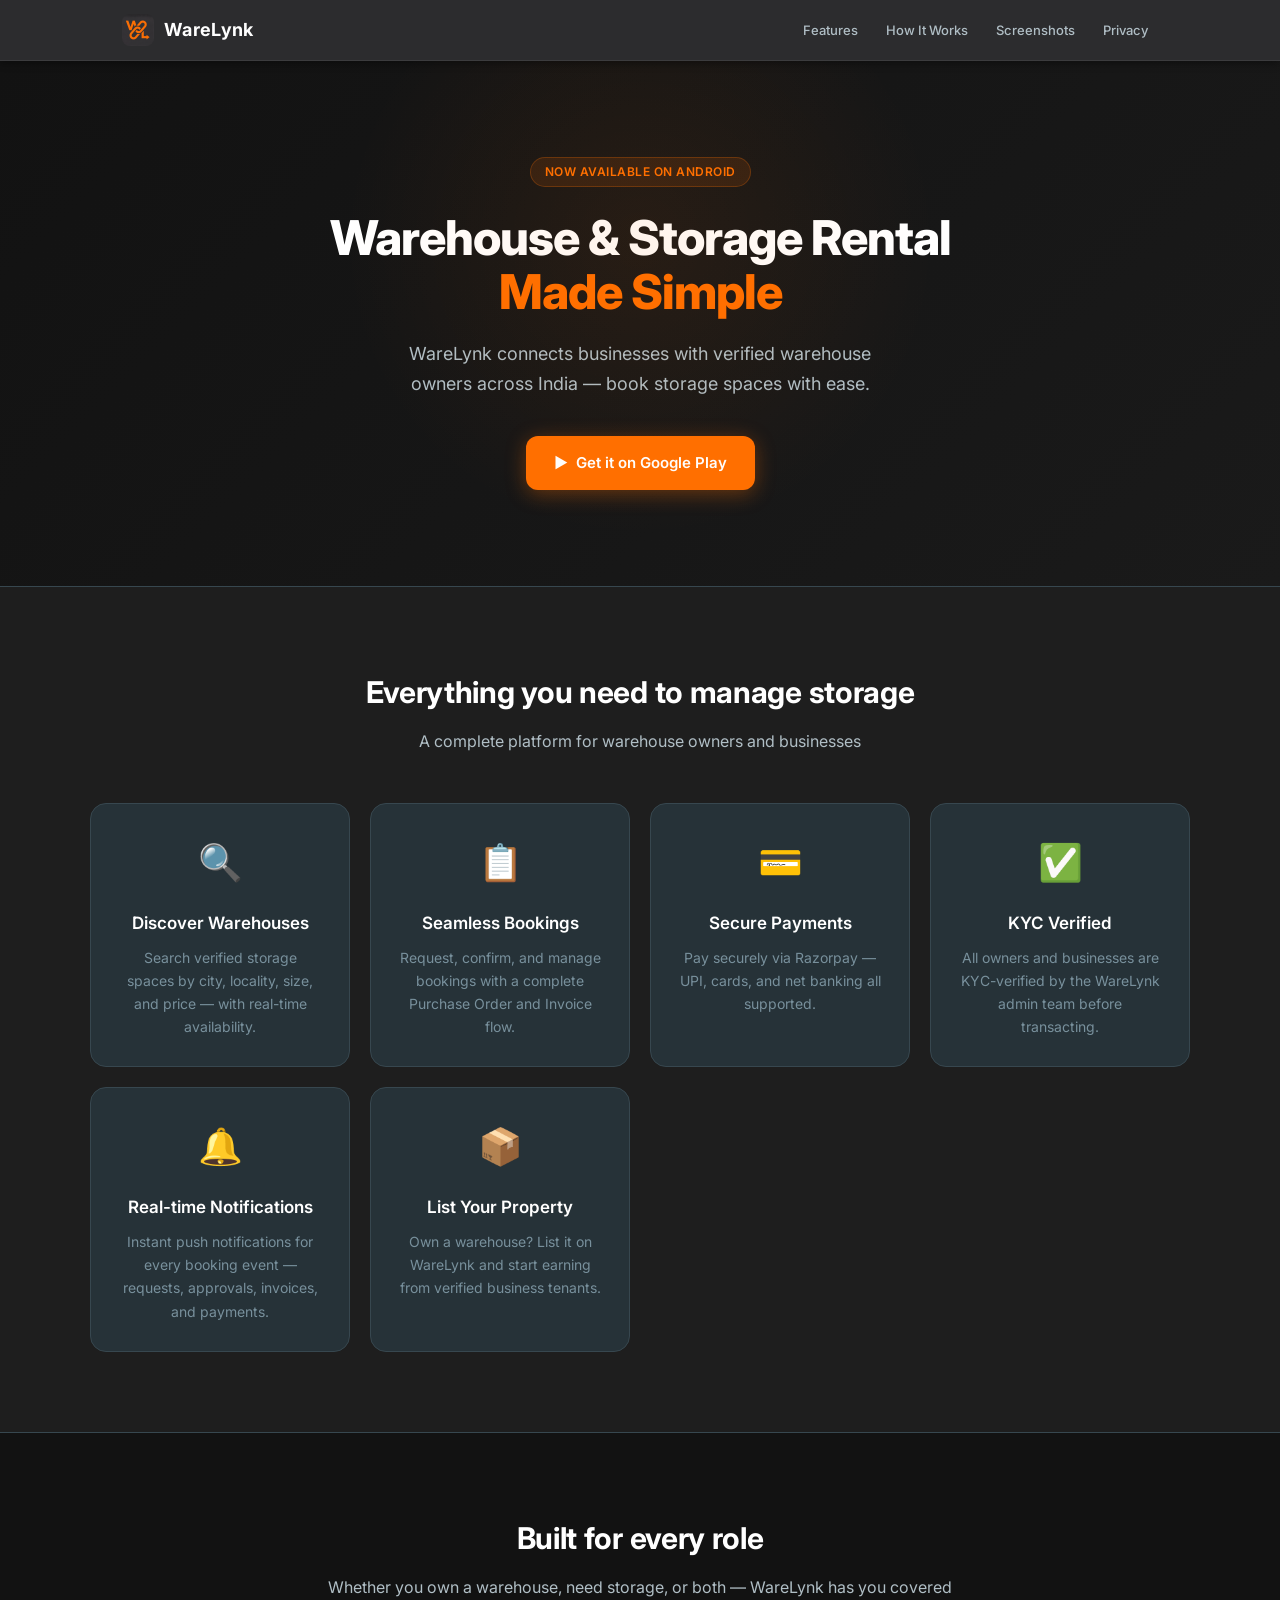
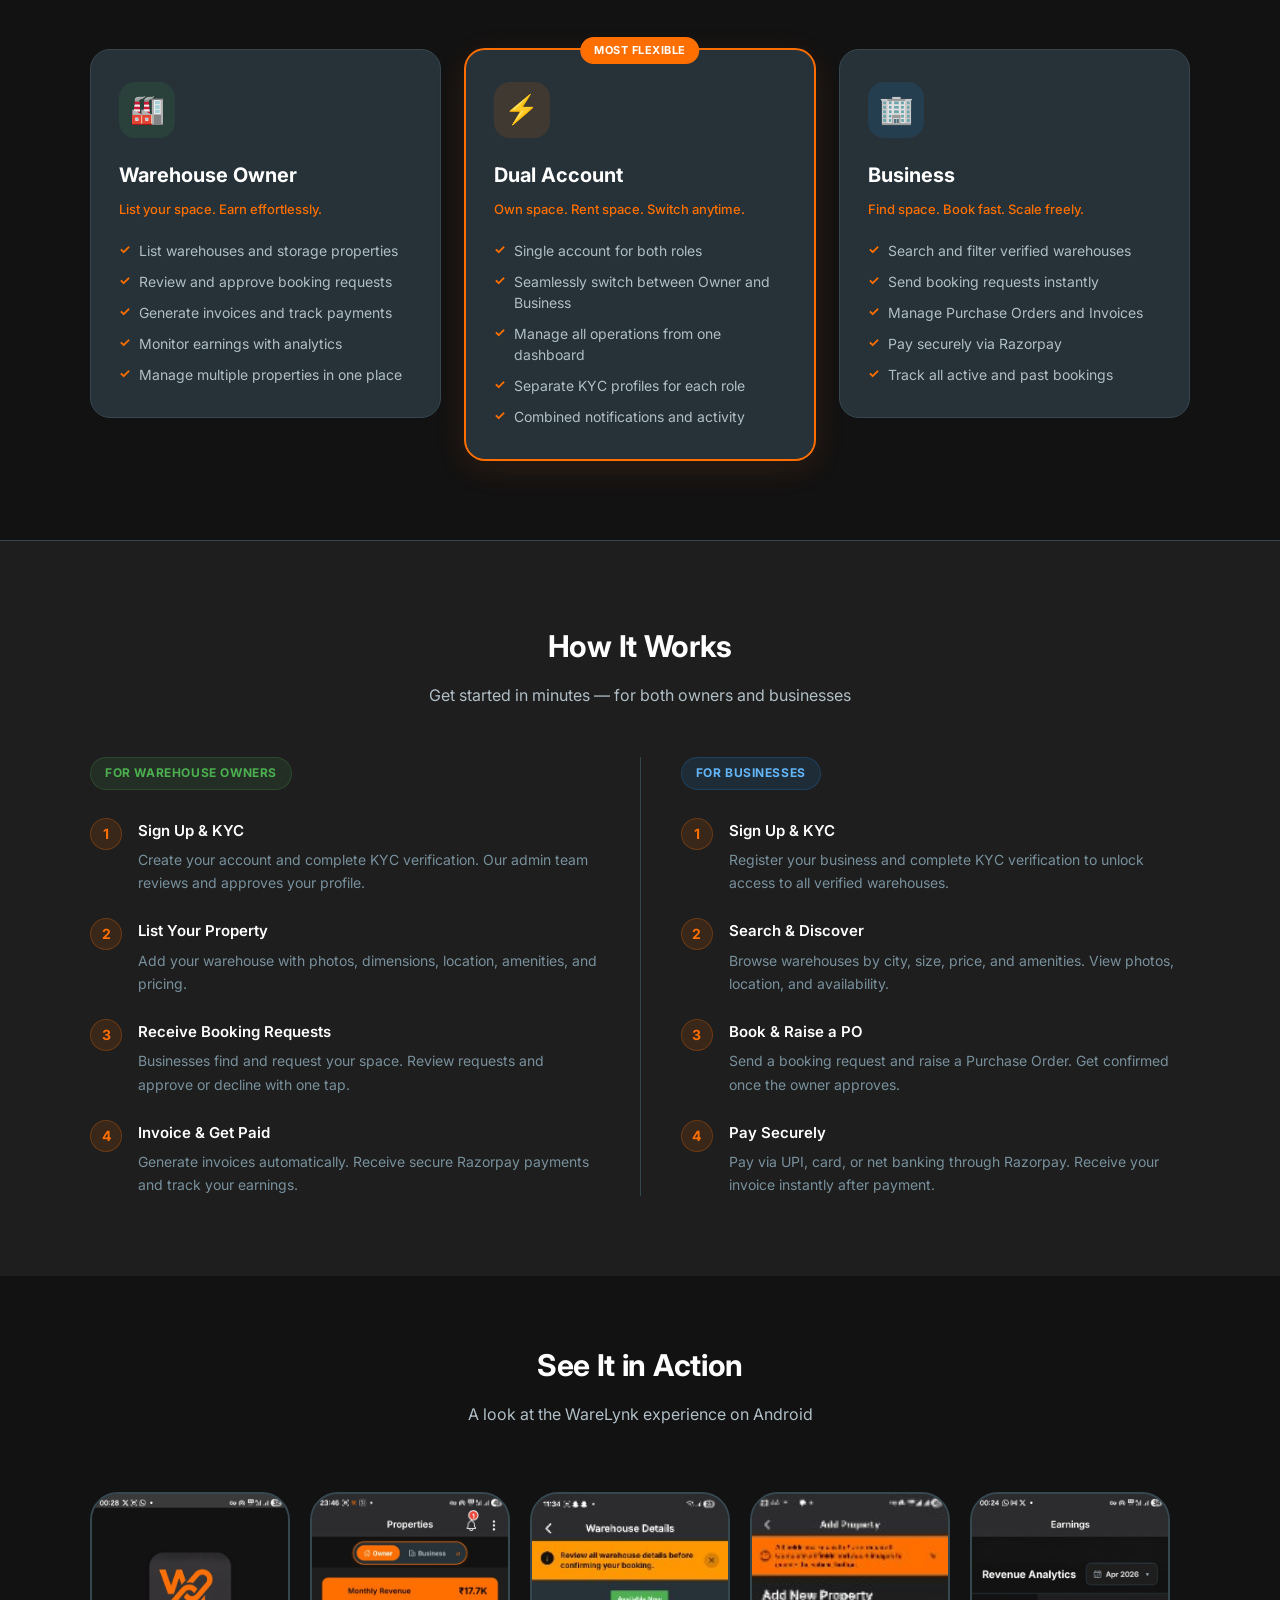
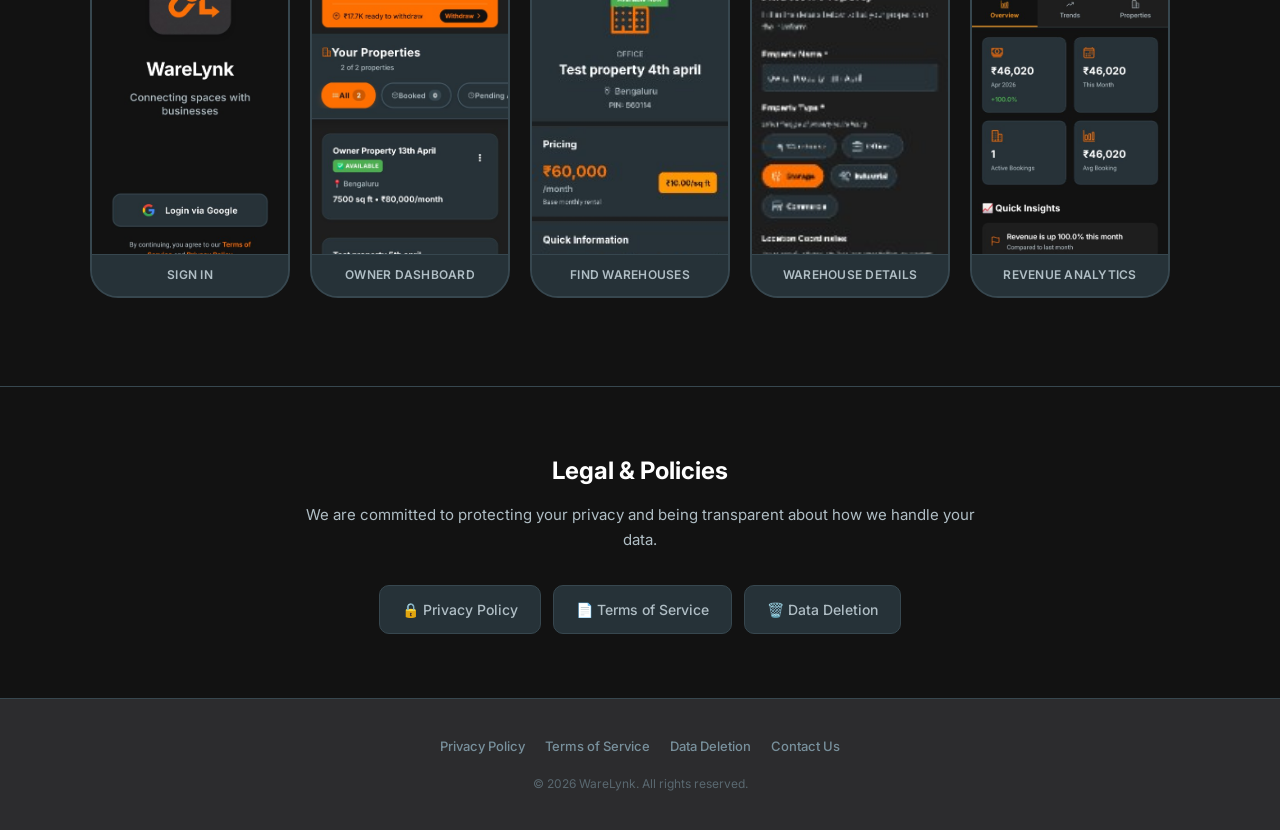
==== commit 2605a10c: "images added" ====
--- a/index.html
+++ b/index.html
@@ -232,38 +232,49 @@
     <h2 class="section-title">See It in Action</h2>
     <p class="section-subtitle">A look at the WareLynk experience on Android</p>
     <div class="screenshots-scroll">
-      <div class="screenshot-frame">
-        <div class="screenshot-placeholder">
-          <span class="screenshot-placeholder-icon">📱</span>
-          <span>Dashboard</span>
-        </div>
-      </div>
-      <div class="screenshot-frame">
-        <div class="screenshot-placeholder">
-          <span class="screenshot-placeholder-icon">📱</span>
-          <span>Browse Warehouses</span>
-        </div>
-      </div>
-      <div class="screenshot-frame">
-        <div class="screenshot-placeholder">
-          <span class="screenshot-placeholder-icon">📱</span>
-          <span>Warehouse Details</span>
-        </div>
-      </div>
-      <div class="screenshot-frame">
-        <div class="screenshot-placeholder">
-          <span class="screenshot-placeholder-icon">📱</span>
-          <span>Booking Flow</span>
-        </div>
-      </div>
-      <div class="screenshot-frame">
-        <div class="screenshot-placeholder">
-          <span class="screenshot-placeholder-icon">📱</span>
-          <span>Payments</span>
-        </div>
-      </div>
-    </div>
-    <p class="screenshots-note">Screenshots coming soon</p>
+      <figure class="screenshot-frame" data-full="screenshots/signin.png" tabindex="0" role="button" aria-label="View Sign In screenshot">
+        <div class="screenshot-thumb">
+          <img src="screenshots/signin.png" alt="Sign In" class="screenshot-img" loading="lazy" />
+          <div class="screenshot-tap-hint">Tap to view</div>
+        </div>
+        <figcaption class="screenshot-caption">Sign In</figcaption>
+      </figure>
+      <figure class="screenshot-frame" data-full="screenshots/owner-dashboard.png" tabindex="0" role="button" aria-label="View Owner Dashboard screenshot">
+        <div class="screenshot-thumb">
+          <img src="screenshots/owner-dashboard.png" alt="Owner Dashboard" class="screenshot-img" loading="lazy" />
+          <div class="screenshot-tap-hint">Tap to view</div>
+        </div>
+        <figcaption class="screenshot-caption">Owner Dashboard</figcaption>
+      </figure>
+      <figure class="screenshot-frame" data-full="screenshots/business-dashboard.png" tabindex="0" role="button" aria-label="View Find Warehouses screenshot">
+        <div class="screenshot-thumb">
+          <img src="screenshots/business-dashboard.png" alt="Find Warehouses" class="screenshot-img" loading="lazy" />
+          <div class="screenshot-tap-hint">Tap to view</div>
+        </div>
+        <figcaption class="screenshot-caption">Find Warehouses</figcaption>
+      </figure>
+      <figure class="screenshot-frame" data-full="screenshots/warehouse-details.png" tabindex="0" role="button" aria-label="View Warehouse Details screenshot">
+        <div class="screenshot-thumb">
+          <img src="screenshots/warehouse-details.png" alt="Warehouse Details" class="screenshot-img" loading="lazy" />
+          <div class="screenshot-tap-hint">Tap to view</div>
+        </div>
+        <figcaption class="screenshot-caption">Warehouse Details</figcaption>
+      </figure>
+      <figure class="screenshot-frame" data-full="screenshots/earnings.png" tabindex="0" role="button" aria-label="View Revenue Analytics screenshot">
+        <div class="screenshot-thumb">
+          <img src="screenshots/earnings.png" alt="Revenue Analytics" class="screenshot-img" loading="lazy" />
+          <div class="screenshot-tap-hint">Tap to view</div>
+        </div>
+        <figcaption class="screenshot-caption">Revenue Analytics</figcaption>
+      </figure>
+      <figure class="screenshot-frame" data-full="screenshots/payment-success.png" tabindex="0" role="button" aria-label="View Secure Payments screenshot">
+        <div class="screenshot-thumb">
+          <img src="screenshots/payment-success.png" alt="Secure Payments" class="screenshot-img" loading="lazy" />
+          <div class="screenshot-tap-hint">Tap to view</div>
+        </div>
+        <figcaption class="screenshot-caption">Secure Payments</figcaption>
+      </figure>
+    </div>
   </section>
 
   <!-- Legal Links -->
@@ -292,6 +303,11 @@
     </div>
   </footer>
 
+  <div class="lightbox" id="lightbox" role="dialog" aria-modal="true" aria-label="Screenshot viewer">
+    <button class="lightbox-close" id="lightbox-close" aria-label="Close">&times;</button>
+    <img class="lightbox-img" id="lightbox-img" src="" alt="" />
+  </div>
+
   <script>
     var t = document.getElementById('nav-toggle');
     var n = document.getElementById('main-nav');
@@ -305,6 +321,39 @@
         t.classList.remove('open');
       });
     });
+
+    // Screenshot lightbox
+    var lightbox = document.getElementById('lightbox');
+    var lightboxImg = document.getElementById('lightbox-img');
+    var lightboxClose = document.getElementById('lightbox-close');
+
+    document.querySelectorAll('.screenshot-frame').forEach(function(frame) {
+      frame.addEventListener('click', function() {
+        var src = frame.getAttribute('data-full');
+        var alt = frame.querySelector('img').getAttribute('alt');
+        lightboxImg.src = src;
+        lightboxImg.alt = alt;
+        lightbox.classList.add('open');
+        document.body.style.overflow = 'hidden';
+      });
+      frame.addEventListener('keydown', function(e) {
+        if (e.key === 'Enter' || e.key === ' ') { frame.click(); e.preventDefault(); }
+      });
+    });
+
+    function closeLightbox() {
+      lightbox.classList.remove('open');
+      lightboxImg.src = '';
+      document.body.style.overflow = '';
+    }
+
+    lightboxClose.addEventListener('click', closeLightbox);
+    lightbox.addEventListener('click', function(e) {
+      if (e.target === lightbox) closeLightbox();
+    });
+    document.addEventListener('keydown', function(e) {
+      if (e.key === 'Escape') closeLightbox();
+    });
   </script>
 </body>
 </html>
--- a/style.css
+++ b/style.css
@@ -477,89 +477,6 @@
   line-height: 1.65;
 }
 
-/* ─── Screenshots ─────────────────────────────────────── */
-
-.screenshots {
-  padding: 80px var(--section-pad-x);
-  background: var(--bg);
-  border-top: 1px solid var(--border);
-  overflow: hidden;
-}
-
-.screenshots-scroll {
-  display: flex;
-  gap: 20px;
-  overflow-x: auto;
-  padding: 16px 0 24px;
-  max-width: var(--content-max);
-  margin: 0 auto;
-  scrollbar-width: thin;
-  scrollbar-color: var(--border) transparent;
-  -webkit-overflow-scrolling: touch;
-}
-
-.screenshots-scroll::-webkit-scrollbar {
-  height: 4px;
-}
-
-.screenshots-scroll::-webkit-scrollbar-track {
-  background: transparent;
-}
-
-.screenshots-scroll::-webkit-scrollbar-thumb {
-  background: var(--border);
-  border-radius: 4px;
-}
-
-.screenshot-frame {
-  flex-shrink: 0;
-  width: 200px;
-  height: 400px;
-  border-radius: 28px;
-  border: 2px solid var(--border);
-  overflow: hidden;
-  background: var(--surface);
-  transition: border-color 0.2s, transform 0.2s;
-}
-
-.screenshot-frame img {
-  width: 100%;
-  height: 100%;
-  object-fit: cover;
-  display: block;
-}
-
-.screenshot-frame:hover {
-  border-color: var(--orange);
-  transform: translateY(-4px);
-}
-
-.screenshot-placeholder {
-  width: 100%;
-  height: 100%;
-  display: flex;
-  flex-direction: column;
-  align-items: center;
-  justify-content: center;
-  gap: 12px;
-  color: var(--text-muted);
-  font-size: 13px;
-  font-weight: 500;
-}
-
-.screenshot-placeholder-icon {
-  font-size: 32px;
-  opacity: 0.4;
-}
-
-.screenshots-note {
-  text-align: center;
-  font-size: 13px;
-  color: var(--text-muted);
-  margin-top: 8px;
-  font-style: italic;
-}
-
 /* ─── Legal Links Section (index only) ───────────────── */
 
 .legal-links {
@@ -835,6 +752,175 @@
   opacity: 0.6;
 }
 
+/* ─── Screenshots Section ─────────────────────────────── */
+
+.screenshots {
+  padding: 64px 24px;
+  background: var(--bg);
+  overflow: hidden;
+}
+
+.screenshots-scroll {
+  display: flex;
+  gap: 20px;
+  overflow-x: auto;
+  padding: 16px 4px 24px;
+  max-width: 1100px;
+  margin: 0 auto;
+  scroll-snap-type: x mandatory;
+  -webkit-overflow-scrolling: touch;
+}
+
+.screenshots-scroll::-webkit-scrollbar {
+  height: 6px;
+}
+
+.screenshots-scroll::-webkit-scrollbar-track {
+  background: var(--bg-alt);
+  border-radius: 3px;
+}
+
+.screenshots-scroll::-webkit-scrollbar-thumb {
+  background: var(--border);
+  border-radius: 3px;
+}
+
+.screenshots-scroll::-webkit-scrollbar-thumb:hover {
+  background: var(--orange);
+}
+
+/* Fixed-size phone frame card — crops the top portion of the screenshot */
+.screenshot-frame {
+  flex-shrink: 0;
+  width: 200px;
+  border-radius: 28px;
+  border: 2px solid var(--border);
+  overflow: hidden;
+  background: var(--surface);
+  transition: border-color 0.25s, transform 0.25s, box-shadow 0.25s;
+  display: flex;
+  flex-direction: column;
+  margin: 0;
+  padding: 0;
+  cursor: pointer;
+  scroll-snap-align: start;
+}
+
+/* Fixed height crop — shows top portion of the screenshot like a phone preview */
+.screenshot-thumb {
+  position: relative;
+  width: 100%;
+  height: 360px;
+  overflow: hidden;
+}
+
+.screenshot-img {
+  width: 100%;
+  height: 100%;
+  object-fit: cover;
+  object-position: top;
+  display: block;
+  transition: transform 0.3s ease;
+}
+
+/* Subtle overlay hint that appears on hover/focus */
+.screenshot-tap-hint {
+  position: absolute;
+  bottom: 0;
+  left: 0;
+  right: 0;
+  padding: 28px 8px 12px;
+  background: linear-gradient(to bottom, transparent, rgba(0,0,0,0.7));
+  color: #fff;
+  font-size: 11px;
+  font-weight: 600;
+  text-align: center;
+  letter-spacing: 0.05em;
+  text-transform: uppercase;
+  opacity: 0;
+  transition: opacity 0.25s;
+}
+
+.screenshot-caption {
+  display: block;
+  text-align: center;
+  font-size: 12px;
+  font-weight: 600;
+  color: var(--text-secondary);
+  padding: 10px 8px;
+  background: var(--surface);
+  letter-spacing: 0.02em;
+  text-transform: uppercase;
+  border-top: 1px solid var(--border);
+}
+
+.screenshot-frame:hover,
+.screenshot-frame:focus {
+  border-color: var(--orange);
+  transform: translateY(-6px);
+  box-shadow: 0 16px 40px rgba(255, 111, 0, 0.18);
+  outline: none;
+}
+
+.screenshot-frame:hover .screenshot-img,
+.screenshot-frame:focus .screenshot-img {
+  transform: scale(1.03);
+}
+
+.screenshot-frame:hover .screenshot-tap-hint,
+.screenshot-frame:focus .screenshot-tap-hint {
+  opacity: 1;
+}
+
+/* Lightbox overlay */
+.lightbox {
+  display: none;
+  position: fixed;
+  inset: 0;
+  background: rgba(0, 0, 0, 0.92);
+  z-index: 9999;
+  align-items: center;
+  justify-content: center;
+  padding: 24px;
+}
+
+.lightbox.open {
+  display: flex;
+}
+
+.lightbox-img {
+  max-height: 90vh;
+  max-width: min(420px, 90vw);
+  width: auto;
+  border-radius: 24px;
+  box-shadow: 0 24px 80px rgba(0, 0, 0, 0.8);
+  display: block;
+}
+
+.lightbox-close {
+  position: fixed;
+  top: 20px;
+  right: 24px;
+  width: 40px;
+  height: 40px;
+  border-radius: 50%;
+  background: rgba(255,255,255,0.12);
+  border: none;
+  color: #fff;
+  font-size: 22px;
+  line-height: 1;
+  cursor: pointer;
+  display: flex;
+  align-items: center;
+  justify-content: center;
+  transition: background 0.2s;
+  z-index: 10000;
+}
+
+.lightbox-close:hover {
+  background: var(--orange);
+}
+
 /* ─── Responsive ──────────────────────────────────────── */
 
 /* ── Large screens: tighten section padding slightly ── */
@@ -887,6 +973,9 @@
   .features-grid {
     grid-template-columns: repeat(auto-fit, minmax(200px, 1fr));
   }
+
+  .screenshot-frame { width: 170px; }
+  .screenshot-thumb { height: 300px; }
 }
 
 /* ── Mobile (600px) — hamburger kicks in ─────────────── */
@@ -944,13 +1033,14 @@
   .legal-content { padding: 32px var(--section-pad-x) 48px; }
   .legal-content h2 { font-size: 18px; }
 
-  .screenshot-frame { width: 160px; height: 320px; border-radius: 22px; }
+  .screenshot-frame { width: 160px; border-radius: 22px; }
+  .screenshot-thumb { height: 280px; }
 
   .role-card { padding: 24px 20px; }
   .hiw-step-num { width: 28px; height: 28px; font-size: 13px; }
 }
 
-/* ── Very small phones (360px) ───────────────────────── */
+/* ── Very small phones (380px) ───────────────────────── */
 @media (max-width: 380px) {
   .hero h1 { font-size: 26px; }
   .app-badge { font-size: 14px; padding: 12px 20px; }
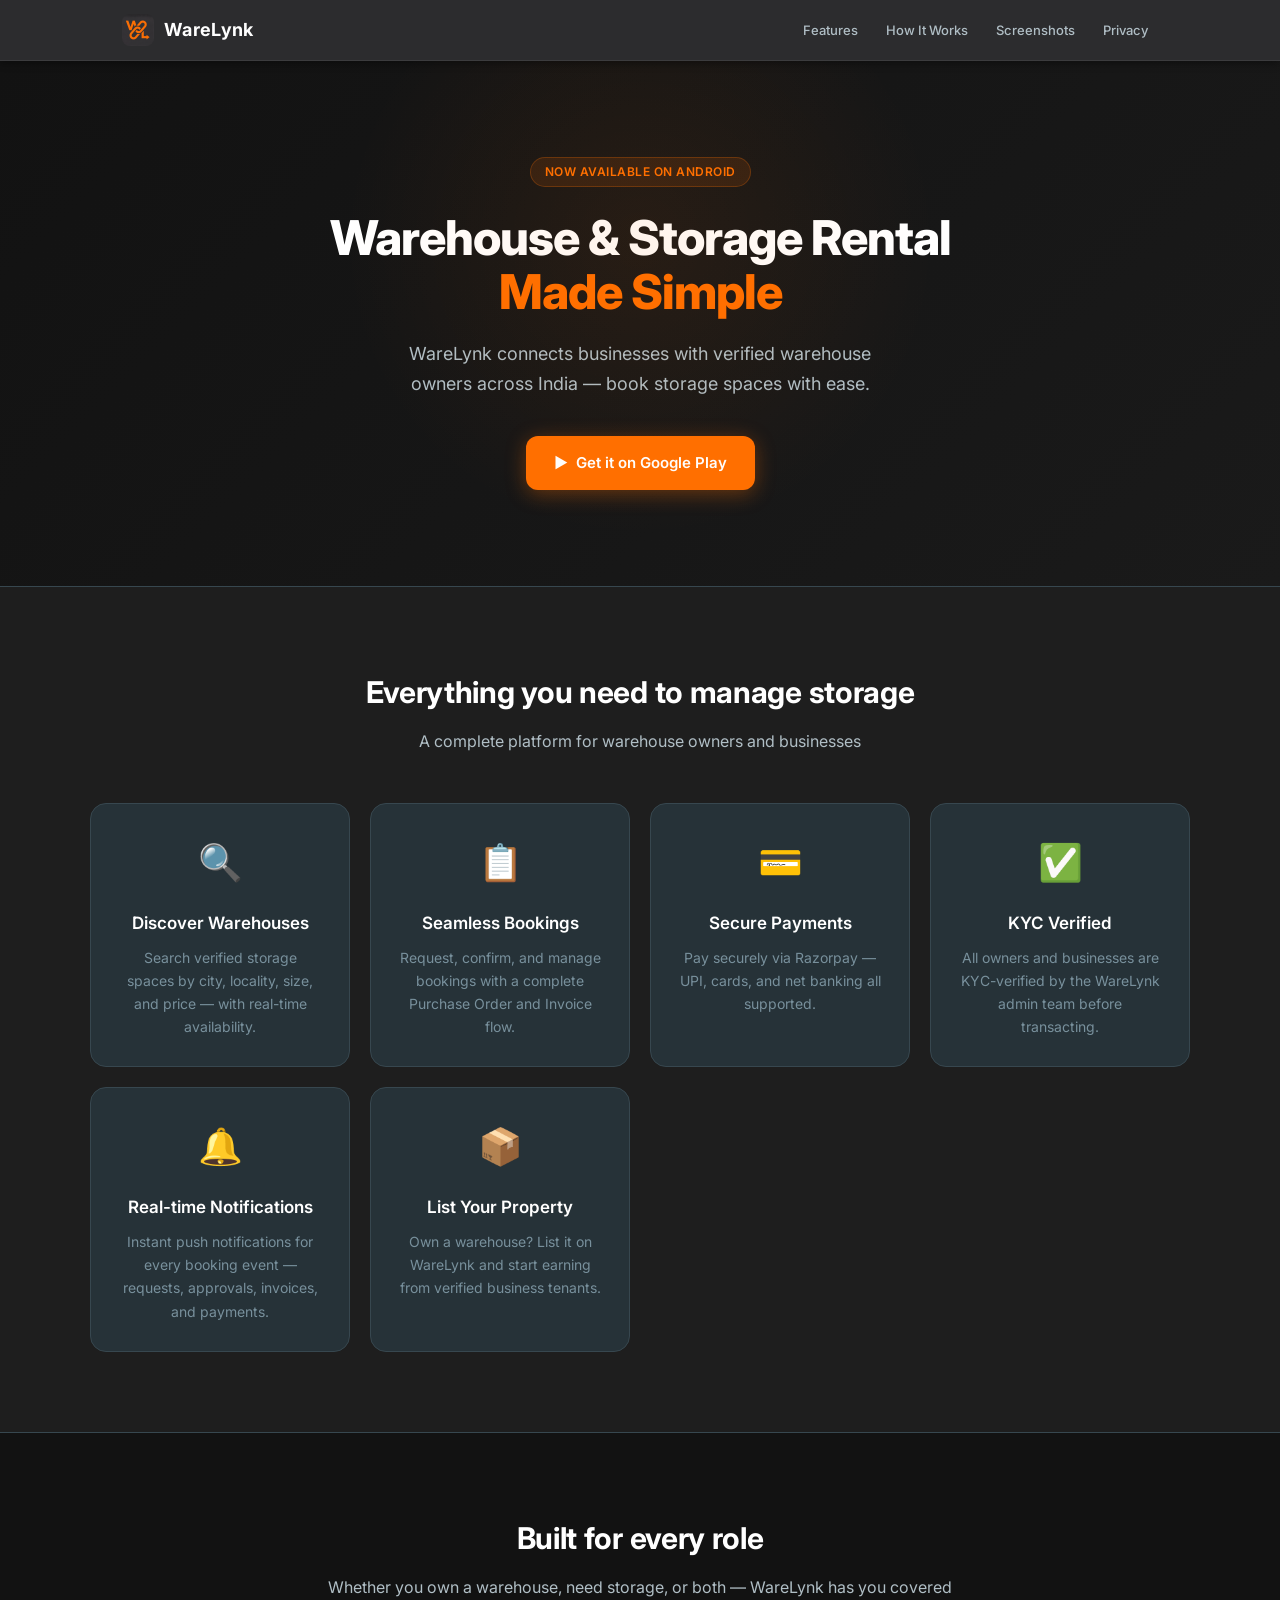
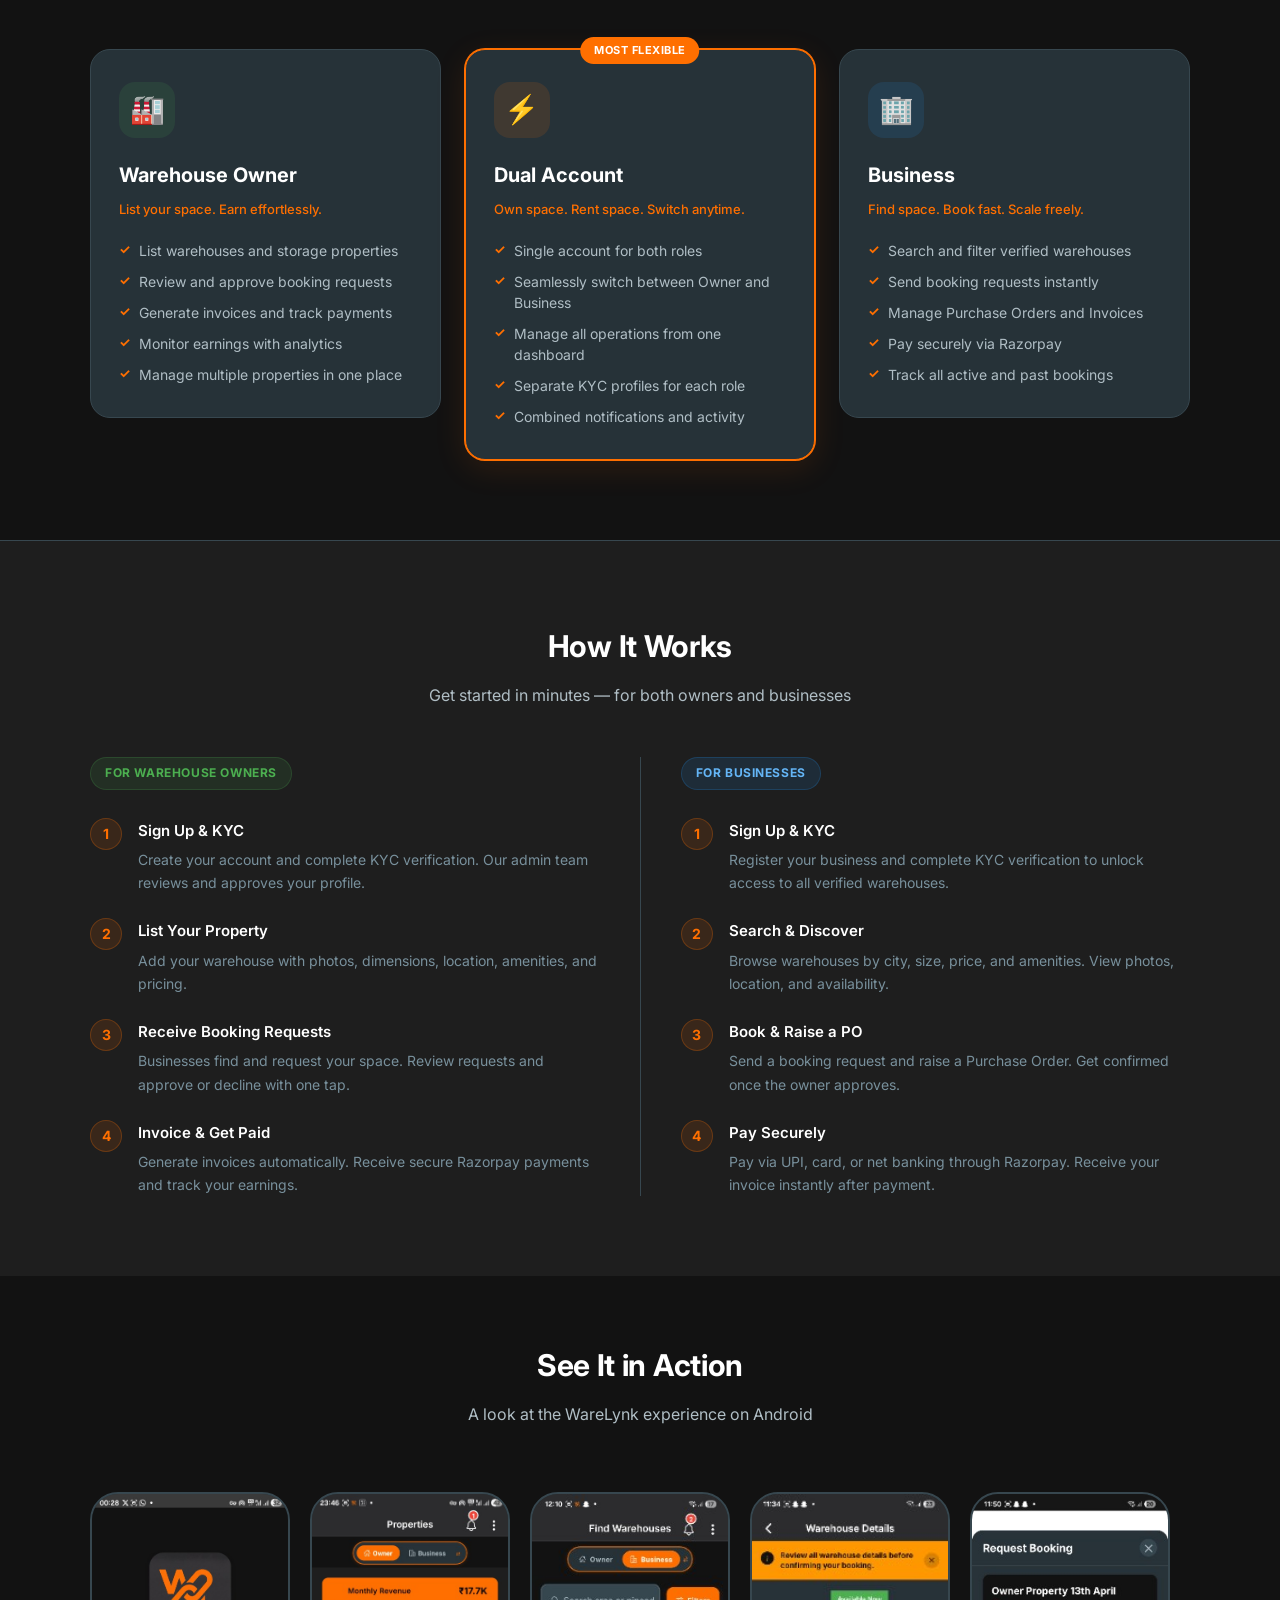
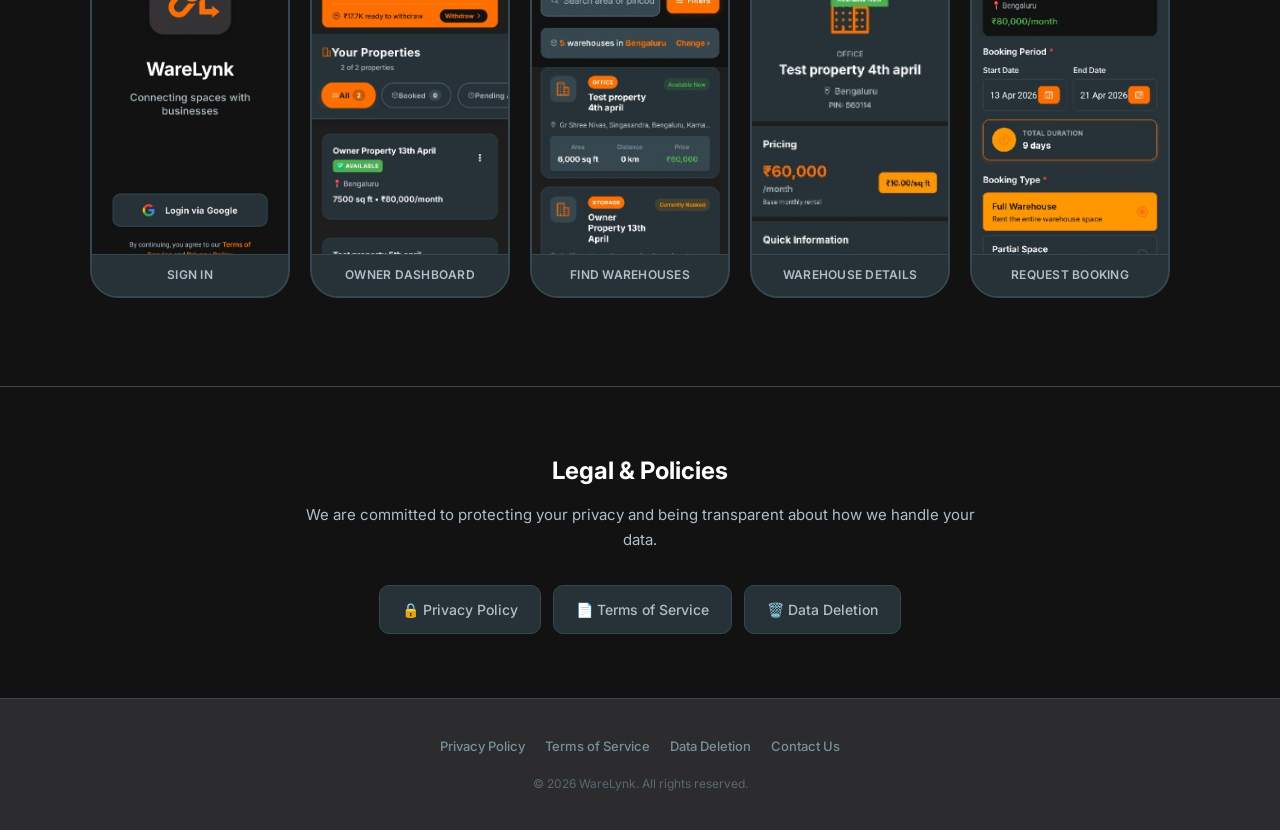
==== commit 8bc6a61b: "images fixed" ====
--- a/index.html
+++ b/index.html
@@ -260,6 +260,13 @@
         </div>
         <figcaption class="screenshot-caption">Warehouse Details</figcaption>
       </figure>
+      <figure class="screenshot-frame" data-full="screenshots/request-booking.png" tabindex="0" role="button" aria-label="View Request Booking screenshot">
+        <div class="screenshot-thumb">
+          <img src="screenshots/request-booking.png" alt="Request Booking" class="screenshot-img" loading="lazy" />
+          <div class="screenshot-tap-hint">Tap to view</div>
+        </div>
+        <figcaption class="screenshot-caption">Request Booking</figcaption>
+      </figure>
       <figure class="screenshot-frame" data-full="screenshots/earnings.png" tabindex="0" role="button" aria-label="View Revenue Analytics screenshot">
         <div class="screenshot-thumb">
           <img src="screenshots/earnings.png" alt="Revenue Analytics" class="screenshot-img" loading="lazy" />
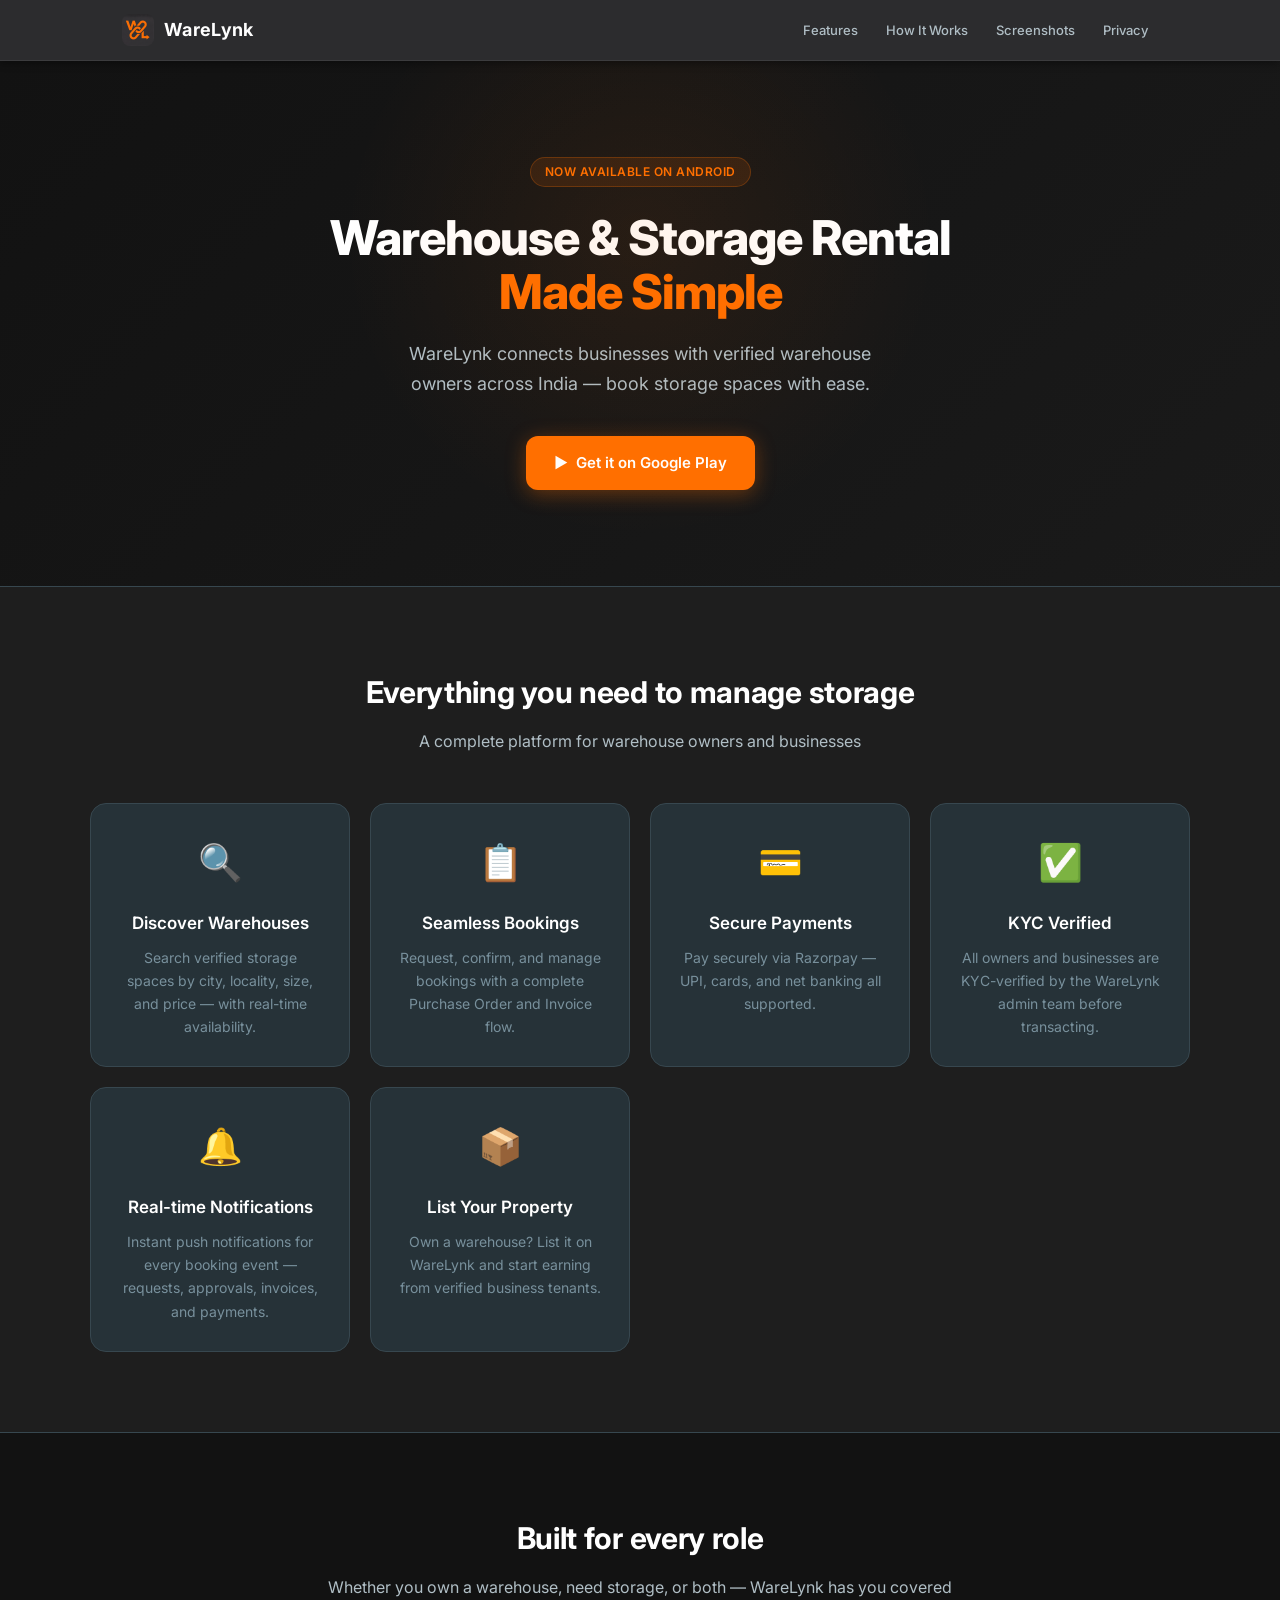
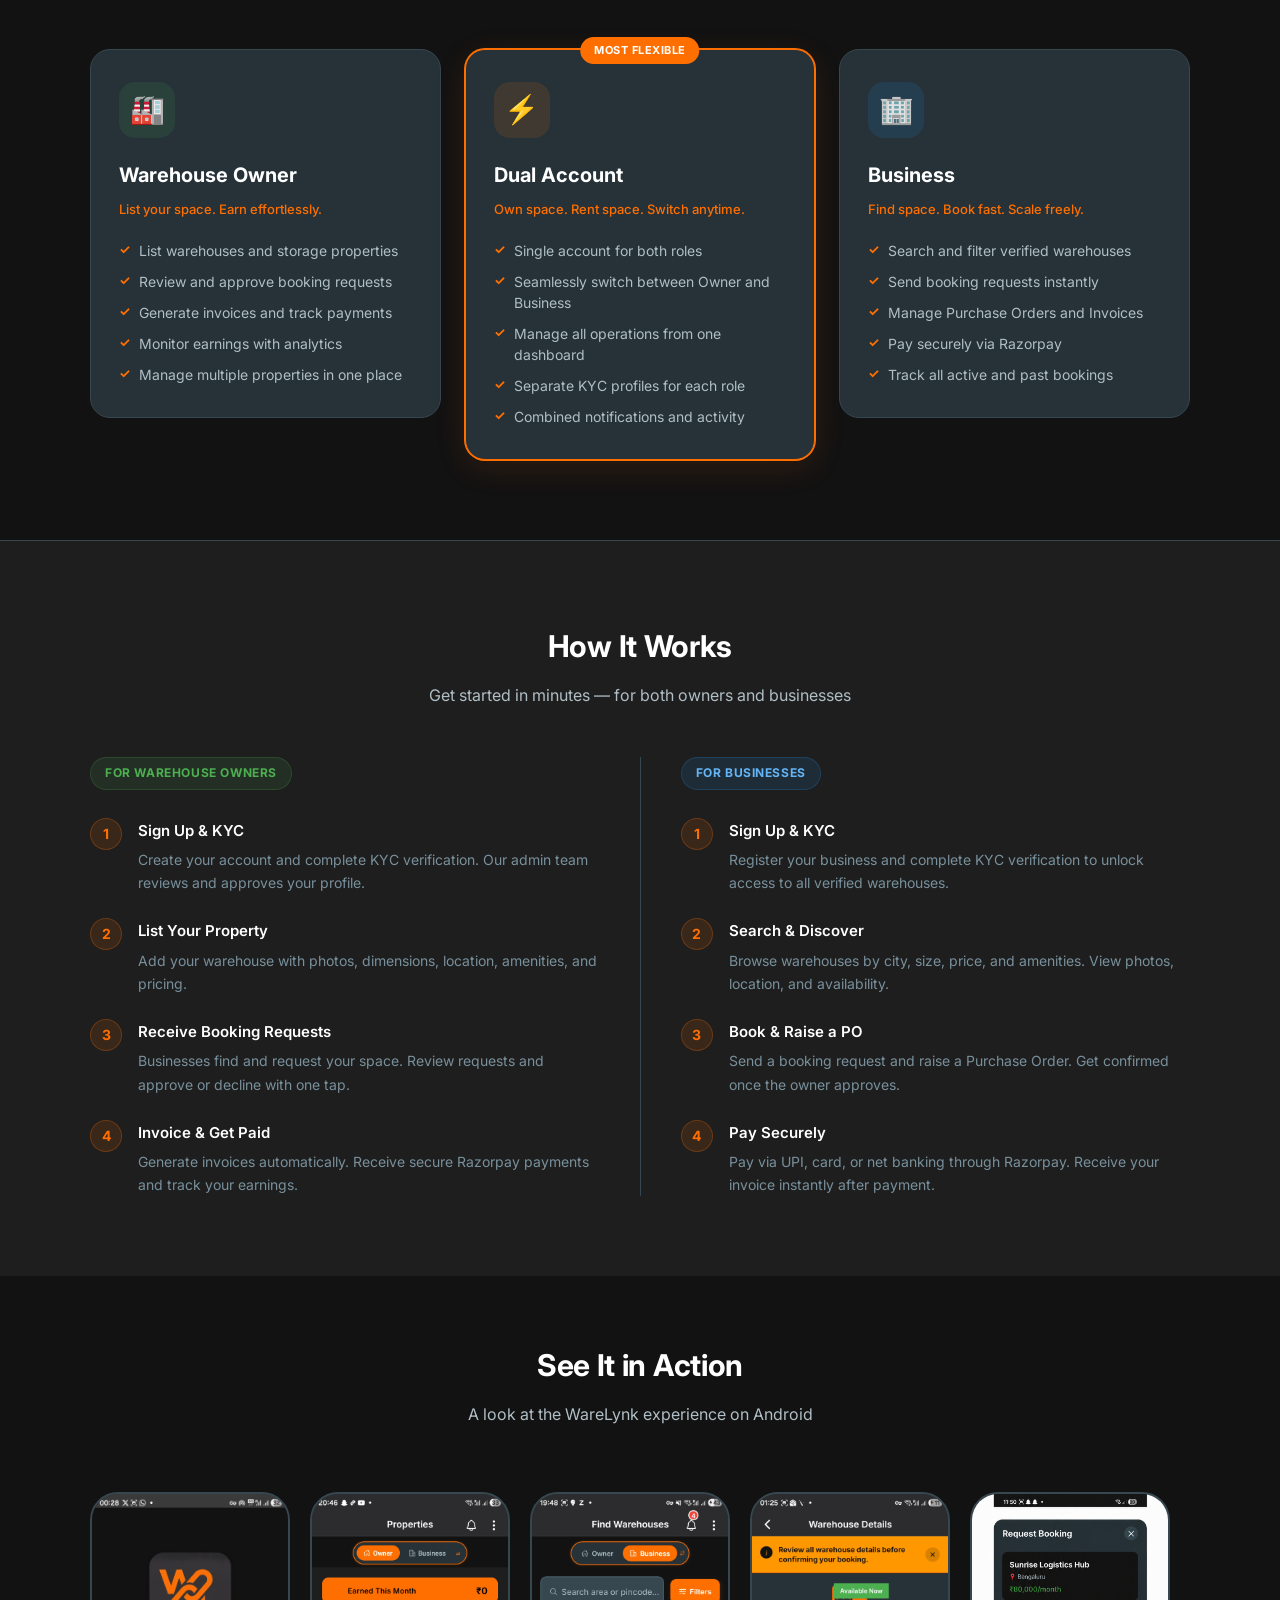
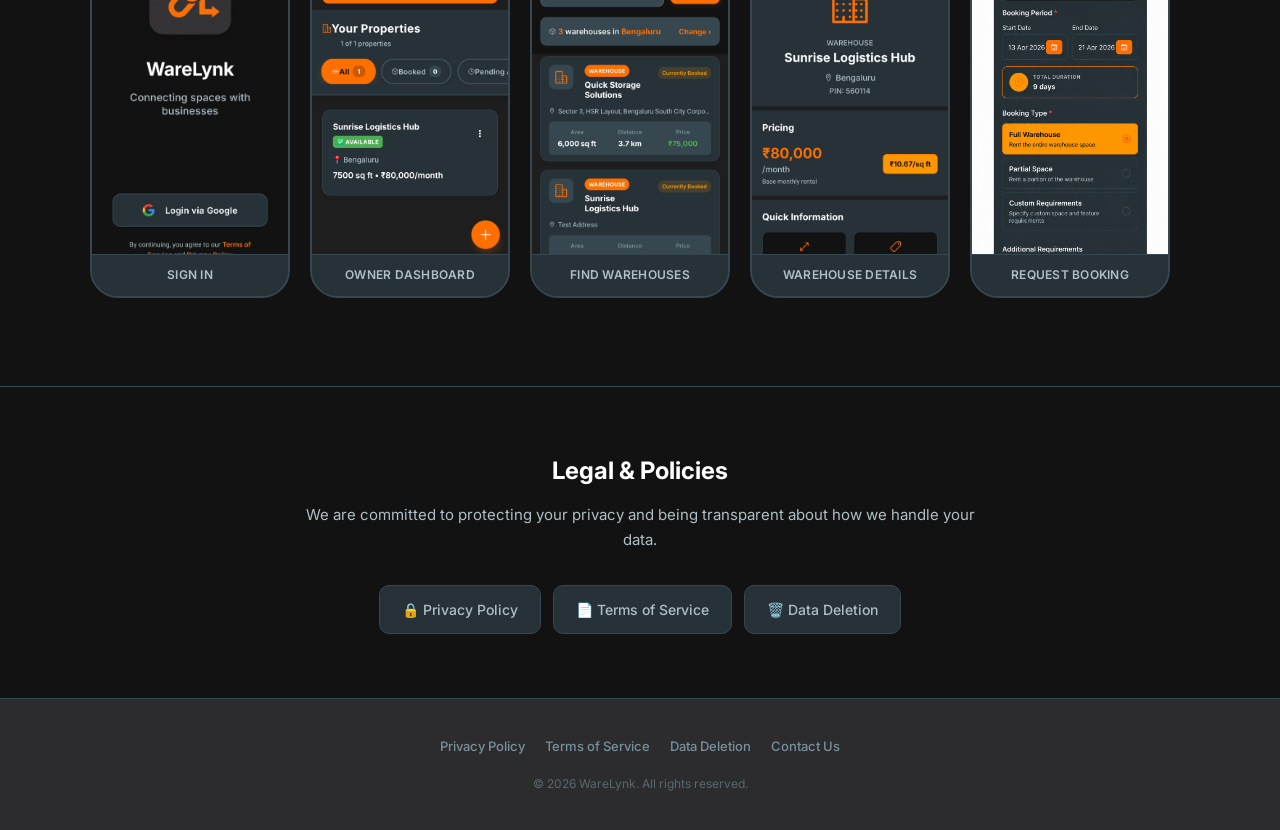
==== commit 27d4f1d1: "landing page deployment ready" ====
--- a/index.html
+++ b/index.html
@@ -12,17 +12,17 @@
 
   <!-- Open Graph (WhatsApp, LinkedIn, Facebook) -->
   <meta property="og:type" content="website" />
-  <meta property="og:url" content="https://warelynk.com/" />
+  <meta property="og:url" content="https://www.warelynk.com/" />
   <meta property="og:title" content="WareLynk — Warehouse & Storage Rental Made Simple" />
   <meta property="og:description" content="WareLynk connects businesses with verified warehouse owners across India. Find, book, and manage storage spaces seamlessly." />
-  <meta property="og:image" content="https://warelynk.com/icon.png" />
+  <meta property="og:image" content="https://www.warelynk.com/icon.png" />
   <meta property="og:site_name" content="WareLynk" />
 
   <!-- Twitter Card -->
   <meta name="twitter:card" content="summary" />
   <meta name="twitter:title" content="WareLynk — Warehouse & Storage Rental Made Simple" />
   <meta name="twitter:description" content="WareLynk connects businesses with verified warehouse owners across India. Find, book, and manage storage spaces seamlessly." />
-  <meta name="twitter:image" content="https://warelynk.com/icon.png" />
+  <meta name="twitter:image" content="https://www.warelynk.com/icon.png" />
 
   <link rel="preconnect" href="https://fonts.googleapis.com" />
   <link rel="preconnect" href="https://fonts.gstatic.com" crossorigin />
@@ -55,7 +55,7 @@
     <div class="hero-badge">Now Available on Android</div>
     <h1>Warehouse & Storage Rental<br><span>Made Simple</span></h1>
     <p>WareLynk connects businesses with verified warehouse owners across India — book storage spaces with ease.</p>
-    <a href="https://play.google.com/store/apps/details?id=com.warelynk.app" class="app-badge">
+    <a href="#" id="playstore-cta" class="app-badge" aria-label="Get it on Google Play (coming soon)">
       ▶&nbsp; Get it on Google Play
     </a>
   </section>
@@ -313,6 +313,16 @@
   <div class="lightbox" id="lightbox" role="dialog" aria-modal="true" aria-label="Screenshot viewer">
     <button class="lightbox-close" id="lightbox-close" aria-label="Close">&times;</button>
     <img class="lightbox-img" id="lightbox-img" src="" alt="" />
+  </div>
+
+  <div class="coming-soon-modal" id="coming-soon-modal" role="dialog" aria-modal="true" aria-labelledby="coming-soon-title">
+    <div class="coming-soon-card">
+      <button class="coming-soon-close" id="coming-soon-close" aria-label="Close coming soon dialog">&times;</button>
+      <div class="coming-soon-icon">🚀</div>
+      <h3 id="coming-soon-title">App Coming Soon</h3>
+      <p>WareLynk will be available on Google Play soon. We are preparing the launch.</p>
+      <button class="coming-soon-btn" id="coming-soon-ok">Got it</button>
+    </div>
   </div>
 
   <script>
@@ -358,9 +368,50 @@
     lightbox.addEventListener('click', function(e) {
       if (e.target === lightbox) closeLightbox();
     });
+    // Coming soon modal
+    var comingSoonModal = document.getElementById('coming-soon-modal');
+    var comingSoonClose = document.getElementById('coming-soon-close');
+    var comingSoonOk = document.getElementById('coming-soon-ok');
+
+    function openComingSoonModal() {
+      if (!comingSoonModal) return;
+      comingSoonModal.classList.add('open');
+      document.body.style.overflow = 'hidden';
+    }
+
+    function closeComingSoonModal() {
+      if (!comingSoonModal) return;
+      comingSoonModal.classList.remove('open');
+      document.body.style.overflow = '';
+    }
+
+    if (comingSoonClose) {
+      comingSoonClose.addEventListener('click', closeComingSoonModal);
+    }
+    if (comingSoonOk) {
+      comingSoonOk.addEventListener('click', closeComingSoonModal);
+    }
+    if (comingSoonModal) {
+      comingSoonModal.addEventListener('click', function(e) {
+        if (e.target === comingSoonModal) closeComingSoonModal();
+      });
+    }
+
     document.addEventListener('keydown', function(e) {
-      if (e.key === 'Escape') closeLightbox();
+      if (e.key === 'Escape') {
+        closeLightbox();
+        closeComingSoonModal();
+      }
     });
+
+    // Play Store CTA (until app listing is live)
+    var playstoreCta = document.getElementById('playstore-cta');
+    if (playstoreCta) {
+      playstoreCta.addEventListener('click', function(e) {
+        e.preventDefault();
+        openComingSoonModal();
+      });
+    }
   </script>
 </body>
 </html>
--- a/style.css
+++ b/style.css
@@ -921,6 +921,92 @@
   background: var(--orange);
 }
 
+/* Coming Soon Modal */
+.coming-soon-modal {
+  display: none;
+  position: fixed;
+  inset: 0;
+  background: rgba(0, 0, 0, 0.78);
+  z-index: 10001;
+  align-items: center;
+  justify-content: center;
+  padding: 20px;
+}
+
+.coming-soon-modal.open {
+  display: flex;
+}
+
+.coming-soon-card {
+  width: min(440px, 100%);
+  background: var(--surface);
+  border: 1px solid var(--border-light);
+  border-radius: 18px;
+  padding: 28px 24px 22px;
+  text-align: center;
+  position: relative;
+  box-shadow: 0 20px 56px rgba(0, 0, 0, 0.45);
+}
+
+.coming-soon-close {
+  position: absolute;
+  top: 12px;
+  right: 12px;
+  width: 34px;
+  height: 34px;
+  border-radius: 50%;
+  border: none;
+  background: rgba(255,255,255,0.1);
+  color: var(--text);
+  font-size: 20px;
+  cursor: pointer;
+  display: flex;
+  align-items: center;
+  justify-content: center;
+  transition: background 0.2s ease;
+}
+
+.coming-soon-close:hover {
+  background: var(--orange);
+}
+
+.coming-soon-icon {
+  font-size: 34px;
+  margin-bottom: 10px;
+}
+
+.coming-soon-card h3 {
+  font-size: 24px;
+  line-height: 1.2;
+  margin-bottom: 10px;
+  color: var(--text);
+}
+
+.coming-soon-card p {
+  color: var(--text-secondary);
+  font-size: 15px;
+  line-height: 1.6;
+  margin: 0 auto 20px;
+  max-width: 320px;
+}
+
+.coming-soon-btn {
+  border: none;
+  background: var(--orange);
+  color: #fff;
+  font-size: 14px;
+  font-weight: 600;
+  border-radius: 10px;
+  padding: 10px 22px;
+  cursor: pointer;
+  transition: background 0.2s ease, transform 0.2s ease;
+}
+
+.coming-soon-btn:hover {
+  background: var(--orange-dark);
+  transform: translateY(-1px);
+}
+
 /* ─── Responsive ──────────────────────────────────────── */
 
 /* ── Large screens: tighten section padding slightly ── */
@@ -1038,6 +1124,15 @@
 
   .role-card { padding: 24px 20px; }
   .hiw-step-num { width: 28px; height: 28px; font-size: 13px; }
+
+  .coming-soon-card {
+    border-radius: 14px;
+    padding: 24px 18px 20px;
+  }
+
+  .coming-soon-card h3 {
+    font-size: 22px;
+  }
 }
 
 /* ── Very small phones (380px) ───────────────────────── */
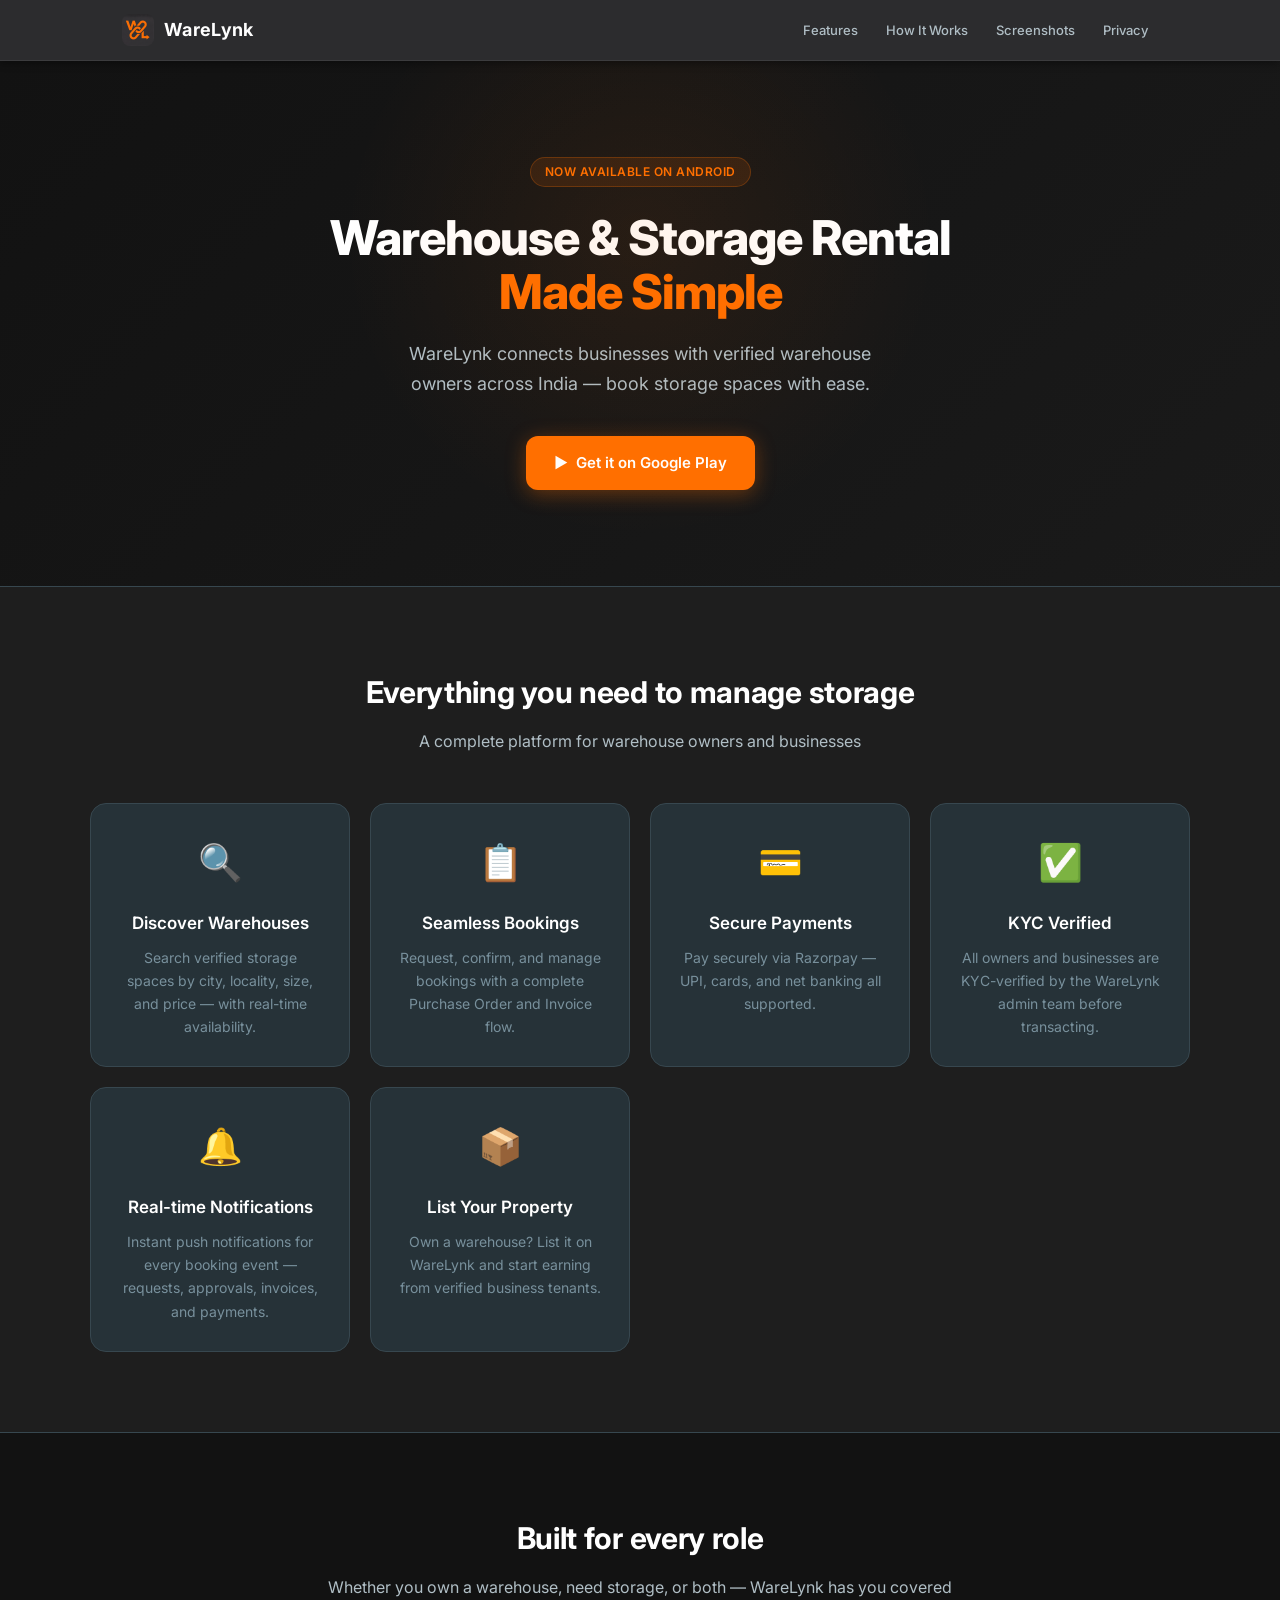
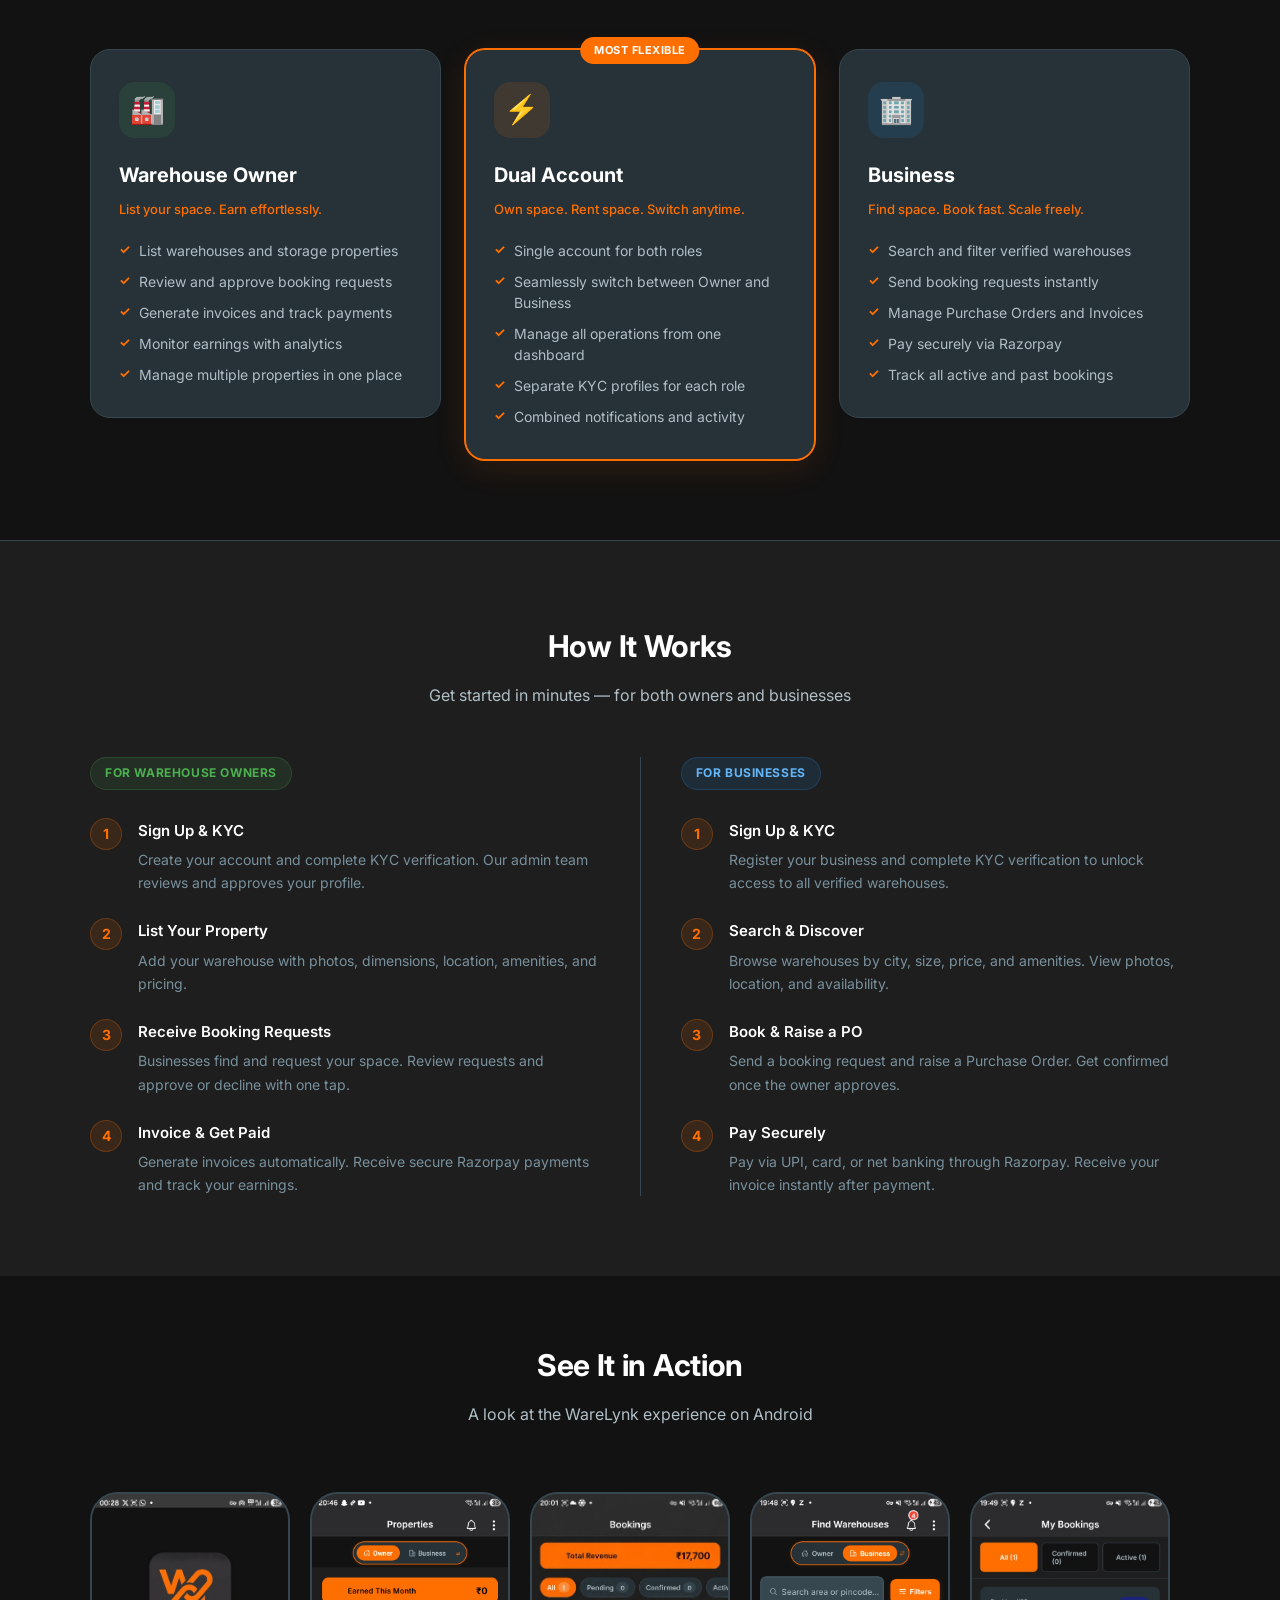
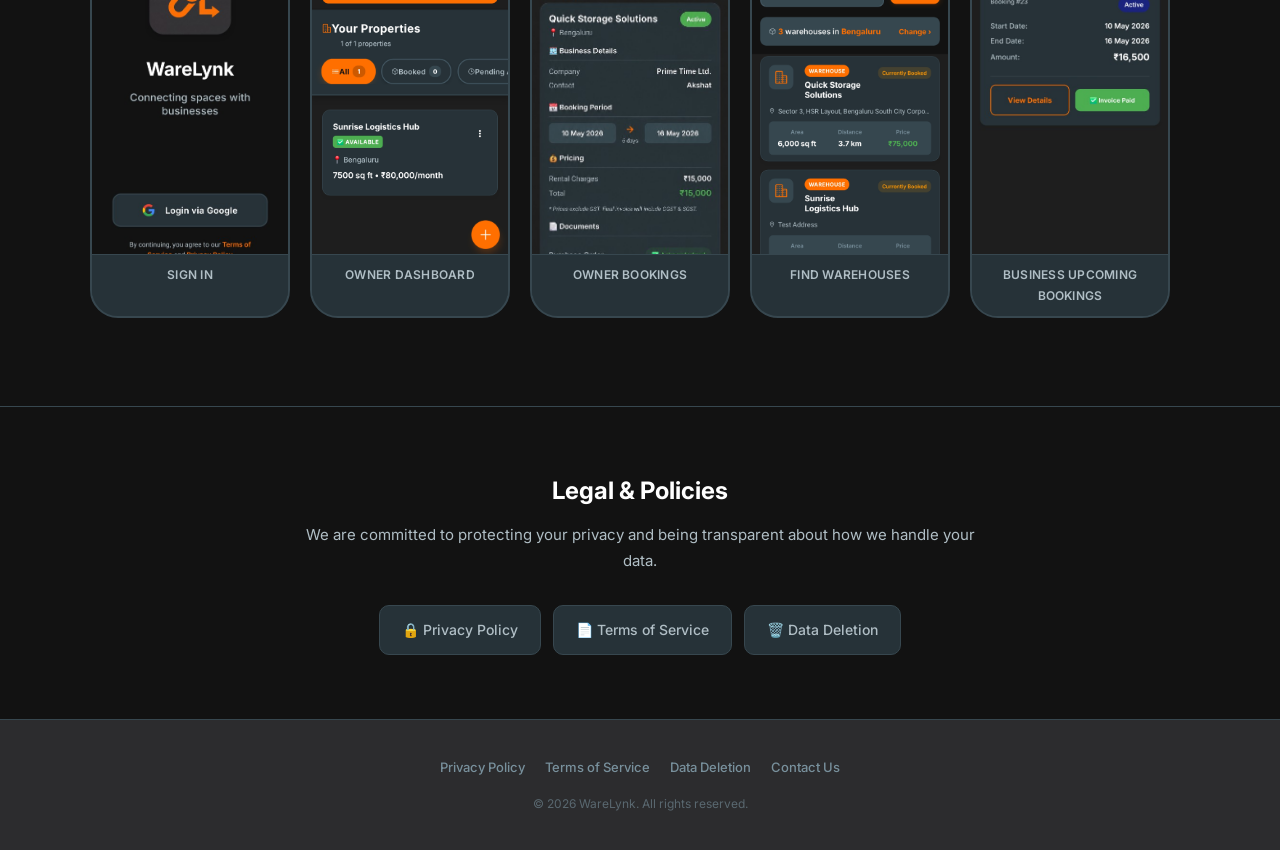
==== commit 980e6487: "new screenshots added" ====
--- a/index.html
+++ b/index.html
@@ -246,12 +246,26 @@
         </div>
         <figcaption class="screenshot-caption">Owner Dashboard</figcaption>
       </figure>
+      <figure class="screenshot-frame" data-full="screenshots/owner-bookings.png" tabindex="0" role="button" aria-label="View Owner Bookings screenshot">
+        <div class="screenshot-thumb">
+          <img src="screenshots/owner-bookings.png" alt="Owner Bookings" class="screenshot-img" loading="lazy" />
+          <div class="screenshot-tap-hint">Tap to view</div>
+        </div>
+        <figcaption class="screenshot-caption">Owner Bookings</figcaption>
+      </figure>
       <figure class="screenshot-frame" data-full="screenshots/business-dashboard.png" tabindex="0" role="button" aria-label="View Find Warehouses screenshot">
         <div class="screenshot-thumb">
           <img src="screenshots/business-dashboard.png" alt="Find Warehouses" class="screenshot-img" loading="lazy" />
           <div class="screenshot-tap-hint">Tap to view</div>
         </div>
         <figcaption class="screenshot-caption">Find Warehouses</figcaption>
+      </figure>
+      <figure class="screenshot-frame" data-full="screenshots/business-upcoming-bookings.png" tabindex="0" role="button" aria-label="View Business Upcoming Bookings screenshot">
+        <div class="screenshot-thumb">
+          <img src="screenshots/business-upcoming-bookings.png" alt="Business Upcoming Bookings" class="screenshot-img" loading="lazy" />
+          <div class="screenshot-tap-hint">Tap to view</div>
+        </div>
+        <figcaption class="screenshot-caption">Business Upcoming Bookings</figcaption>
       </figure>
       <figure class="screenshot-frame" data-full="screenshots/warehouse-details.png" tabindex="0" role="button" aria-label="View Warehouse Details screenshot">
         <div class="screenshot-thumb">
@@ -304,7 +318,7 @@
         <a href="privacy-policy.html">Privacy Policy</a>
         <a href="terms-of-service.html">Terms of Service</a>
         <a href="data-deletion.html">Data Deletion</a>
-        <a href="mailto:warelynk.official@gmail.com">Contact Us</a>
+        <a href="mailto:support@warelynk.com">Contact Us</a>
       </div>
       <p class="footer-copy">&copy; 2026 WareLynk. All rights reserved.</p>
     </div>
